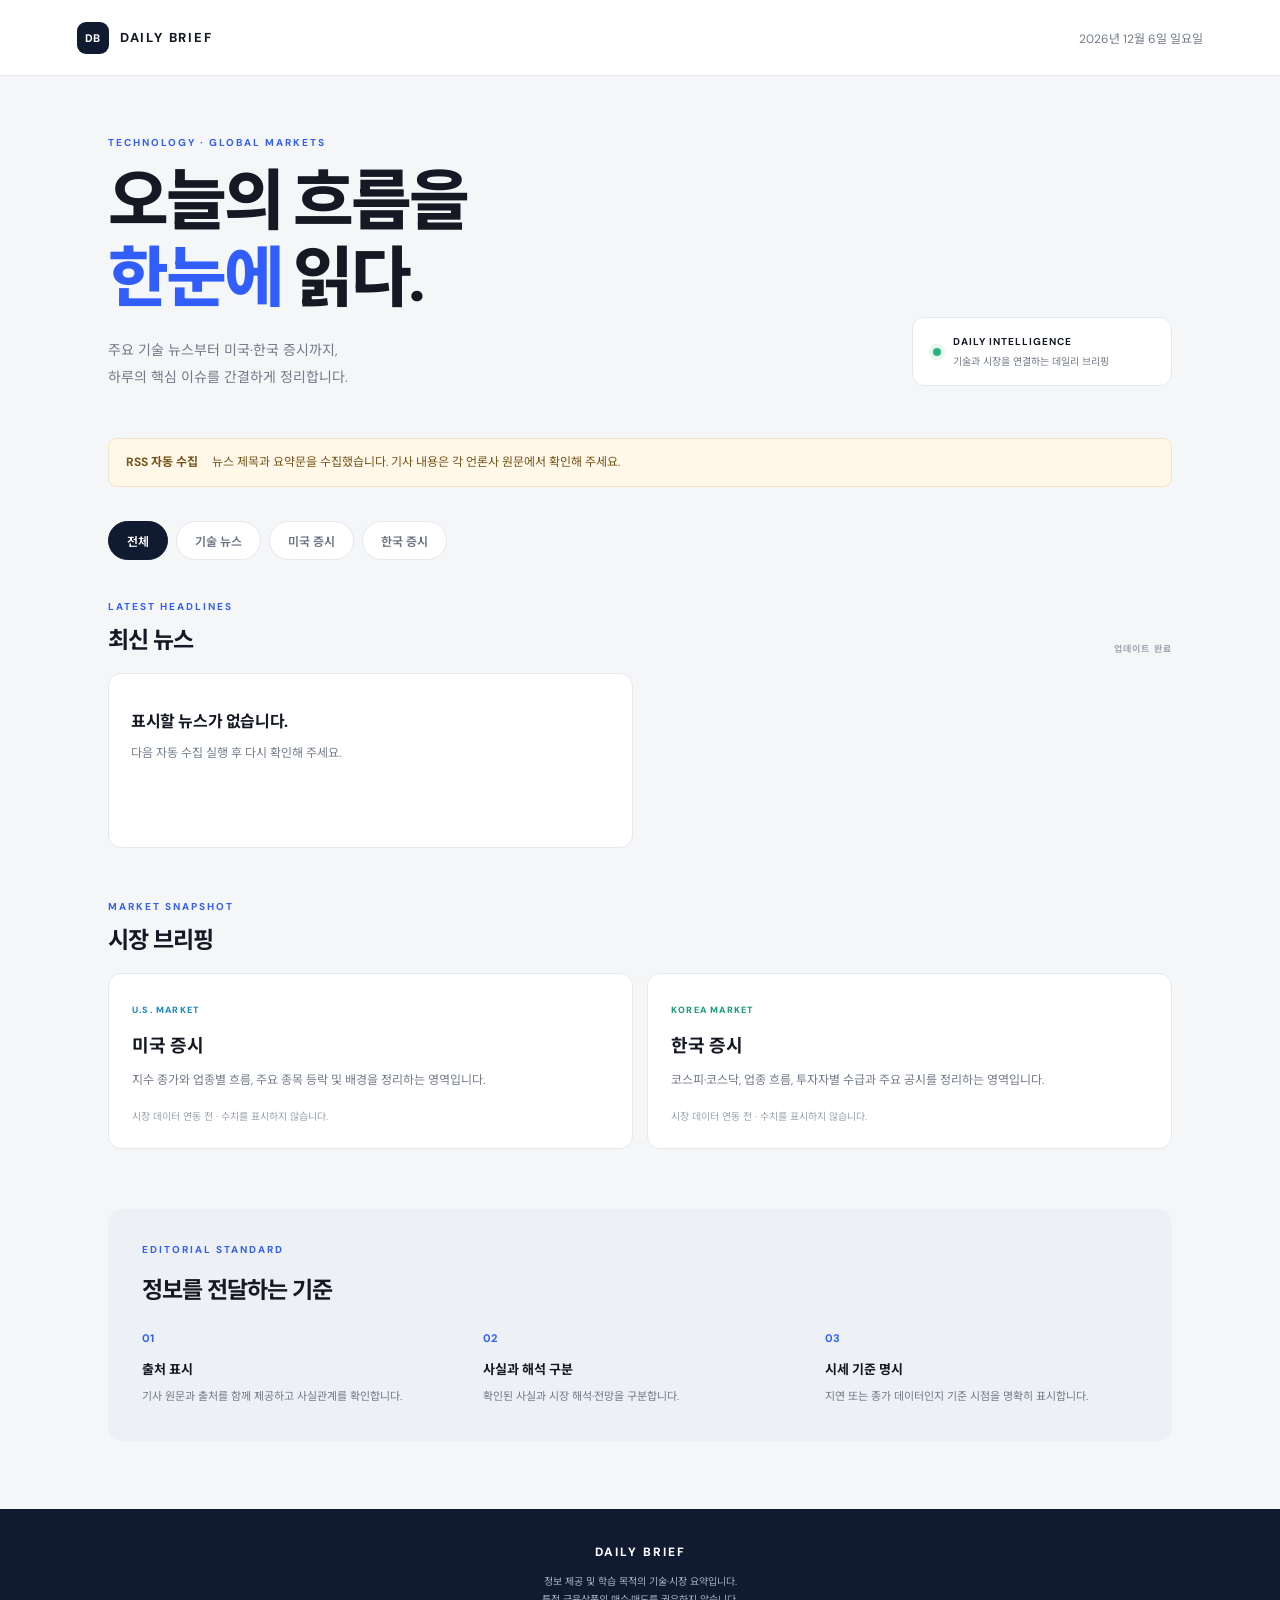
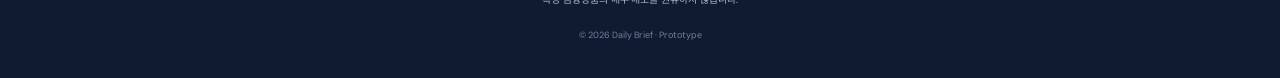
==== index.html @ eb9d16e5 "Add files via upload" ====
<!DOCTYPE html>
<html lang="ko">
<head>
  <meta charset="UTF-8">
  <meta name="viewport" content="width=device-width, initial-scale=1.0">
  <meta name="description" content="기술 뉴스와 미국·한국 증시 흐름을 정리하는 데일리 브리프">
  <title>DAILY BRIEF | 기술·증시 브리핑</title>
  <link rel="stylesheet" href="style.css">
</head>
<body>
  <header class="topbar">
    <a class="brand" href="#"><span class="brand-mark">DB</span><span>DAILY BRIEF</span></a>
    <span class="date-label" id="today"></span>
  </header>
  <main class="container">
    <section class="hero">
      <div>
        <p class="eyebrow">TECHNOLOGY · GLOBAL MARKETS</p>
        <h1>오늘의 흐름을<br><em>한눈에</em> 읽다.</h1>
        <p class="hero-copy">주요 기술 뉴스부터 미국·한국 증시까지,<br>하루의 핵심 이슈를 간결하게 정리합니다.</p>
      </div>
      <div class="hero-note"><span class="live-dot"></span><div><strong>DAILY INTELLIGENCE</strong><small>기술과 시장을 연결하는 데일리 브리핑</small></div></div>
    </section>

    <section class="notice" id="status">
      <strong>자동 수집 준비</strong>
      <span>GitHub에 게시하고 자동 수집 기능을 활성화하면 최신 RSS 뉴스가 이곳에 표시됩니다.</span>
    </section>

    <nav class="tabs" aria-label="콘텐츠 분류">
      <button class="tab active" data-filter="all">전체</button>
      <button class="tab" data-filter="tech">기술 뉴스</button>
      <button class="tab" data-filter="us">미국 증시</button>
      <button class="tab" data-filter="kr">한국 증시</button>
    </nav>

    <section class="section-heading">
      <div><p class="eyebrow">LATEST HEADLINES</p><h2>최신 뉴스</h2></div>
      <span class="sample-tag" id="updated">데이터 확인 중</span>
    </section>
    <section class="cards" id="cards">
      <article class="card"><h3>뉴스 데이터를 불러오는 중입니다.</h3><p>자동 수집이 설정되면 이 영역에 기사 제목과 출처가 표시됩니다.</p></article>
    </section>

    <section class="section-heading archive-heading"><div><p class="eyebrow">MARKET SNAPSHOT</p><h2>시장 브리핑</h2></div></section>
    <section class="market-grid">
      <article class="market-panel"><span class="category us">U.S. MARKET</span><h3>미국 증시</h3><p>지수 종가와 업종별 흐름, 주요 종목 등락 및 배경을 정리하는 영역입니다.</p><small>시장 데이터 연동 전 · 수치를 표시하지 않습니다.</small></article>
      <article class="market-panel"><span class="category kr">KOREA MARKET</span><h3>한국 증시</h3><p>코스피·코스닥, 업종 흐름, 투자자별 수급과 주요 공시를 정리하는 영역입니다.</p><small>시장 데이터 연동 전 · 수치를 표시하지 않습니다.</small></article>
    </section>

    <section class="method">
      <p class="eyebrow">EDITORIAL STANDARD</p><h2>정보를 전달하는 기준</h2>
      <div class="method-grid">
        <div><b>01</b><strong>출처 표시</strong><p>기사 원문과 출처를 함께 제공하고 사실관계를 확인합니다.</p></div>
        <div><b>02</b><strong>사실과 해석 구분</strong><p>확인된 사실과 시장 해석·전망을 구분합니다.</p></div>
        <div><b>03</b><strong>시세 기준 명시</strong><p>지연 또는 종가 데이터인지 기준 시점을 명확히 표시합니다.</p></div>
      </div>
    </section>
  </main>
  <footer><div class="footer-brand">DAILY BRIEF</div><p>정보 제공 및 학습 목적의 기술·시장 요약입니다.<br>특정 금융상품의 매수·매도를 권유하지 않습니다.</p><small>© 2026 Daily Brief · Prototype</small></footer>
  <script src="script.js"></script>
</body>
</html>
---- style.css ----
@import url('https://fonts.googleapis.com/css2?family=DM+Sans:wght@400;500;600;700&family=Noto+Sans+KR:wght@400;500;600;700;800&display=swap');
:root{--bg:#f5f6f8;--ink:#141923;--muted:#727b89;--line:#e5e8ed;--blue:#315efb;--navy:#101a31}
*{box-sizing:border-box}body{margin:0;background:var(--bg);color:var(--ink);font-family:'DM Sans','Noto Sans KR',sans-serif}
.topbar{height:76px;padding:0 max(6vw,24px);display:flex;align-items:center;justify-content:space-between;background:#fff;border-bottom:1px solid var(--line)}
.brand{display:flex;align-items:center;gap:11px;color:var(--ink);text-decoration:none;font-weight:800;letter-spacing:1.8px;font-size:13px}
.brand-mark{display:grid;place-items:center;width:32px;height:32px;border-radius:9px;background:var(--navy);color:#fff;font-size:11px;letter-spacing:0}
.date-label{font-size:12px;color:var(--muted)}.container{max-width:1120px;margin:auto;padding:0 28px}
.hero{min-height:310px;padding:60px 0 48px;display:flex;justify-content:space-between;align-items:flex-end;gap:30px}
.eyebrow{font-size:10px;letter-spacing:2px;font-weight:700;color:var(--blue);margin:0 0 15px}
h1{font-size:clamp(42px,6vw,66px);line-height:1.16;letter-spacing:-2.8px;margin:0;font-weight:800}h1 em{font-style:normal;color:var(--blue)}
.hero-copy{font-size:14px;line-height:1.9;color:var(--muted);margin:20px 0 0}
.hero-note{display:flex;align-items:center;gap:12px;padding:17px 20px;background:#fff;border:1px solid var(--line);border-radius:12px;min-width:260px;margin-bottom:4px}
.live-dot{width:8px;height:8px;background:#27b47e;border-radius:50%;box-shadow:0 0 0 4px #e6f7f0}
.hero-note strong,.hero-note small{display:block}.hero-note strong{font-size:10px;letter-spacing:1px}.hero-note small{font-size:10px;color:var(--muted);margin-top:5px}
.notice{display:flex;gap:14px;align-items:center;padding:14px 17px;background:#fff8e9;border:1px solid #f3e4c5;border-radius:9px;color:#75551a;font-size:12px;line-height:1.6}.notice strong{white-space:nowrap}
.tabs{display:flex;gap:8px;margin:34px 0 40px;flex-wrap:wrap}.tab{border:1px solid var(--line);background:#fff;color:#687180;border-radius:30px;padding:10px 18px;font:600 12px 'Noto Sans KR',sans-serif;cursor:pointer}.tab.active{background:var(--navy);border-color:var(--navy);color:#fff}
.section-heading{display:flex;align-items:flex-end;justify-content:space-between;margin-bottom:18px}.section-heading .eyebrow{margin-bottom:8px}h2{font-size:23px;letter-spacing:-.8px;margin:0}.sample-tag{font-size:9px;letter-spacing:1.2px;color:#a0a7b2;font-weight:700}
.cards{display:grid;grid-template-columns:repeat(2,minmax(0,1fr));gap:14px}.card{background:#fff;border:1px solid var(--line);border-radius:13px;padding:22px;min-height:175px;display:flex;flex-direction:column}.card h3{font-size:16px;line-height:1.5;margin:14px 0 9px;letter-spacing:-.4px}.card p{font-size:12px;line-height:1.8;color:#737e8d;margin:0}.card a{color:inherit;text-decoration:none}.card a:hover{color:var(--blue)}.card-meta{display:flex;justify-content:space-between;gap:10px;color:#9aa2af;font-size:10px;margin-top:auto;padding-top:17px}
.category{font-size:9px;font-weight:800;letter-spacing:1.2px}.category.tech{color:#526fe3}.category.us{color:#1688c9}.category.kr{color:#159b77}
.archive-heading{margin-top:52px}.market-grid{display:grid;grid-template-columns:1fr 1fr;gap:14px}.market-panel{background:#fff;border:1px solid var(--line);border-radius:13px;padding:23px}.market-panel h3{margin:13px 0 8px;font-size:18px}.market-panel p{font-size:12px;color:var(--muted);line-height:1.8}.market-panel small{font-size:10px;color:#9aa2af}
.method{margin:60px 0 68px;padding:34px;background:#edf0f5;border-radius:14px}.method h2{margin-bottom:26px}.method-grid{display:grid;grid-template-columns:repeat(3,1fr);gap:28px}.method-grid b{display:block;color:var(--blue);font-size:11px;margin-bottom:13px}.method-grid strong{font-size:13px}.method-grid p{font-size:11px;line-height:1.8;color:var(--muted);margin:8px 0 0}
footer{background:#101a31;color:#fff;padding:35px max(6vw,24px);text-align:center}.footer-brand{font-size:12px;font-weight:800;letter-spacing:2px}footer p{font-size:10px;line-height:1.8;color:#aab4c7;margin:13px 0}footer small{font-size:9px;color:#748198}
@media(max-width:760px){.hero{display:block;padding-top:45px}.hero-note{margin-top:28px;width:max-content;max-width:100%}.cards,.market-grid{grid-template-columns:1fr}.method-grid{grid-template-columns:1fr;gap:22px}.method{padding:25px}.container{padding:0 20px}}
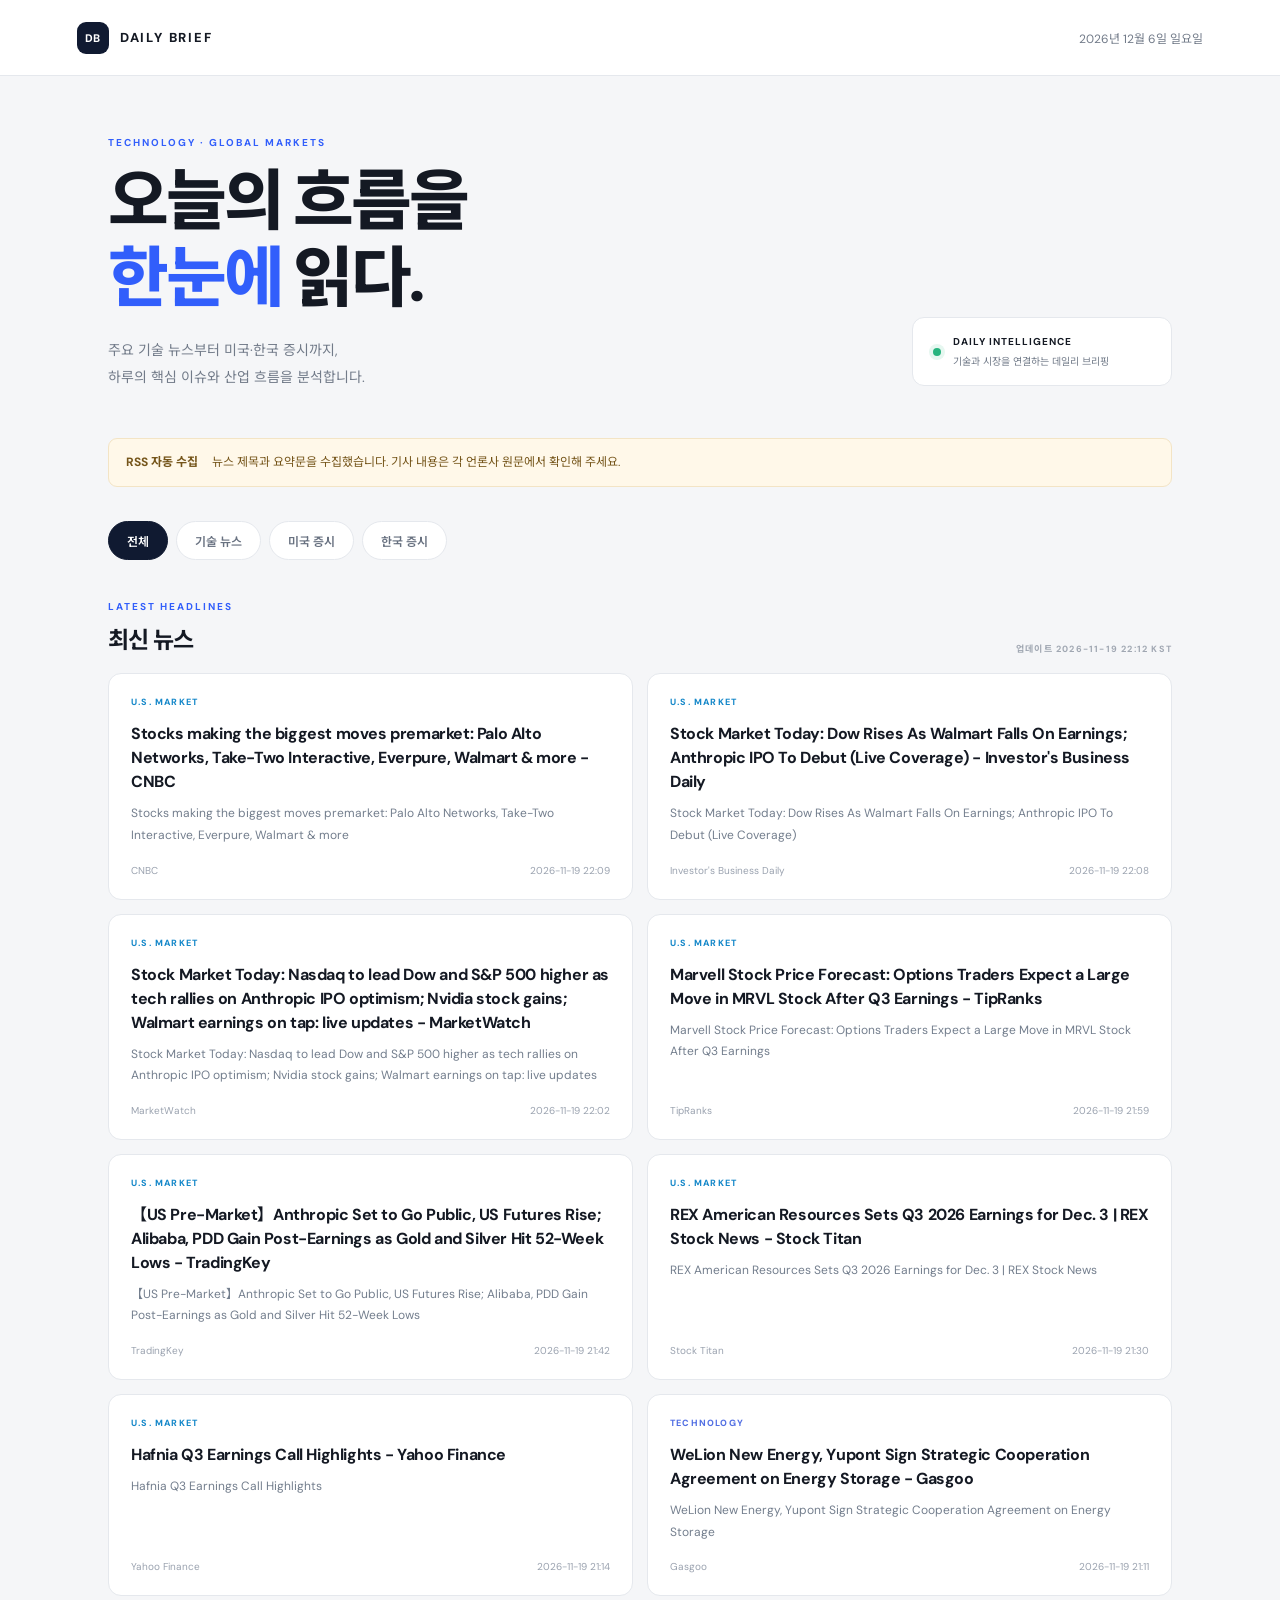
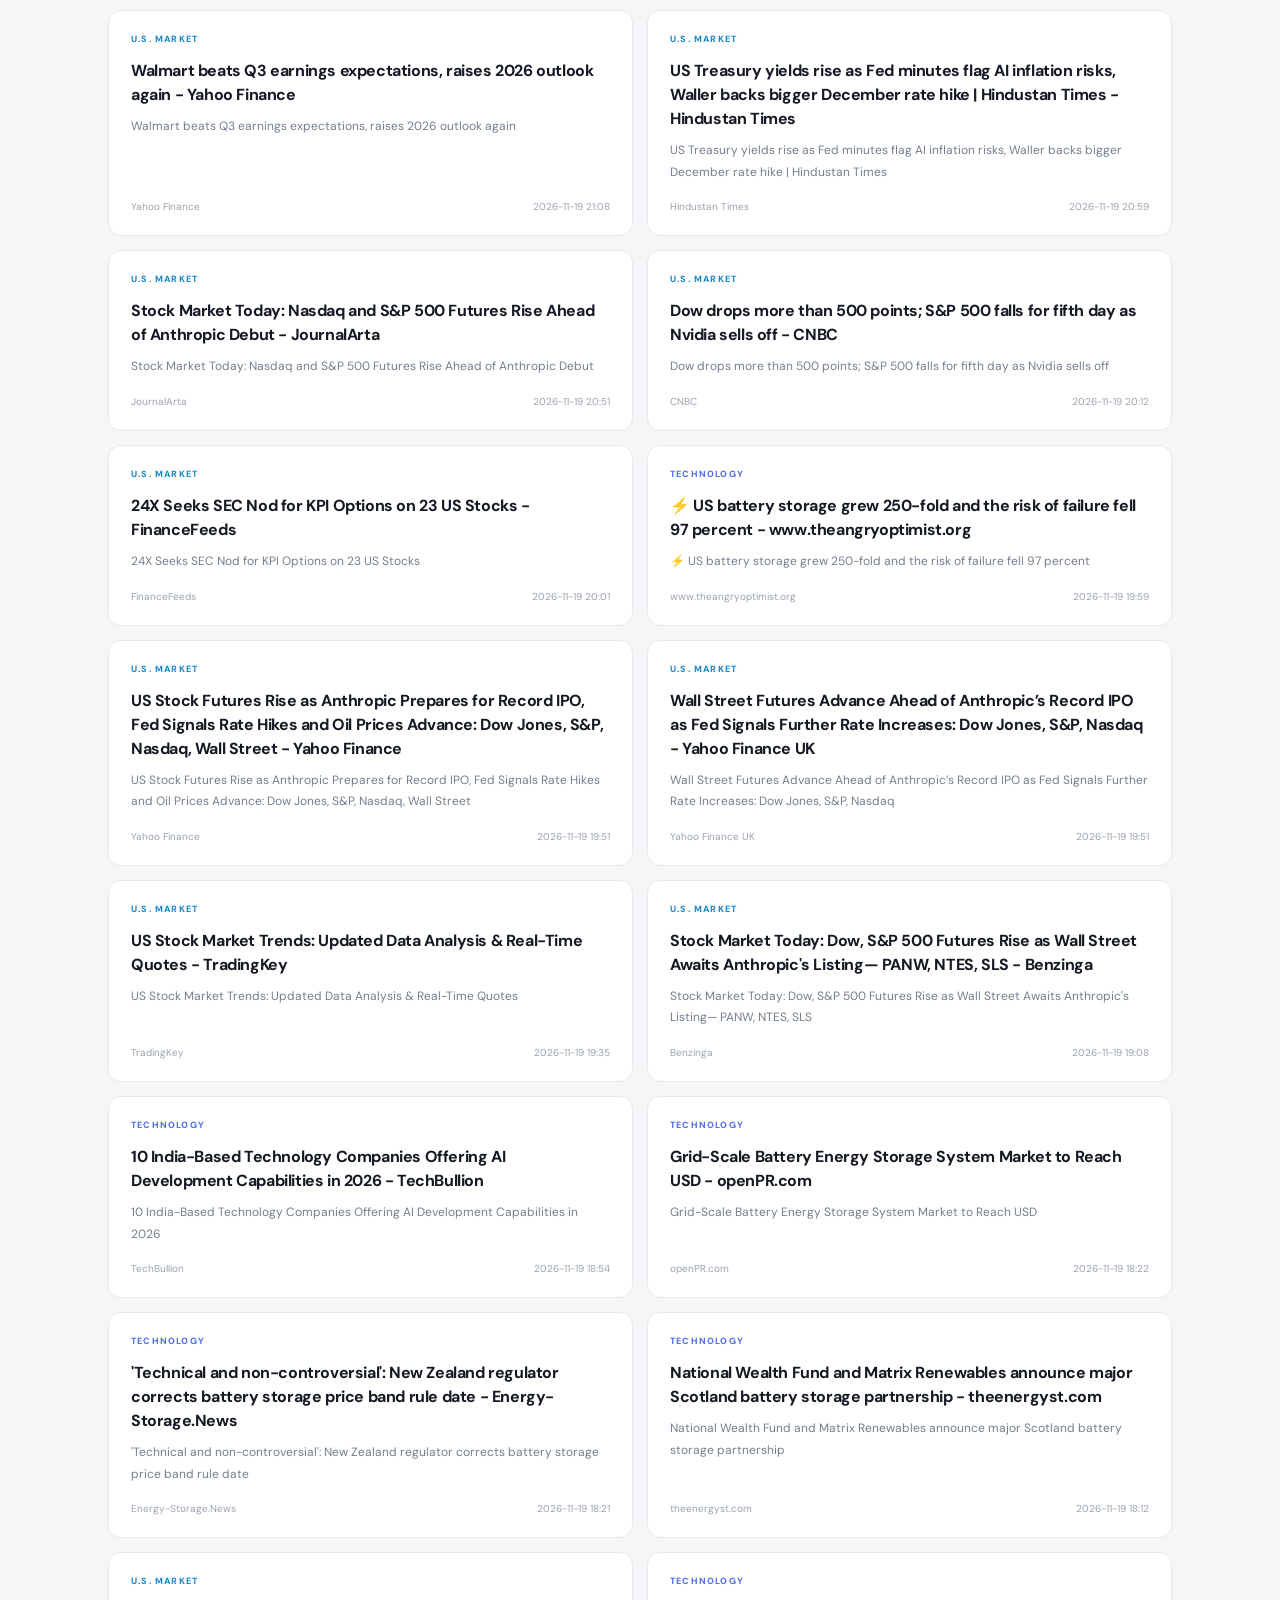
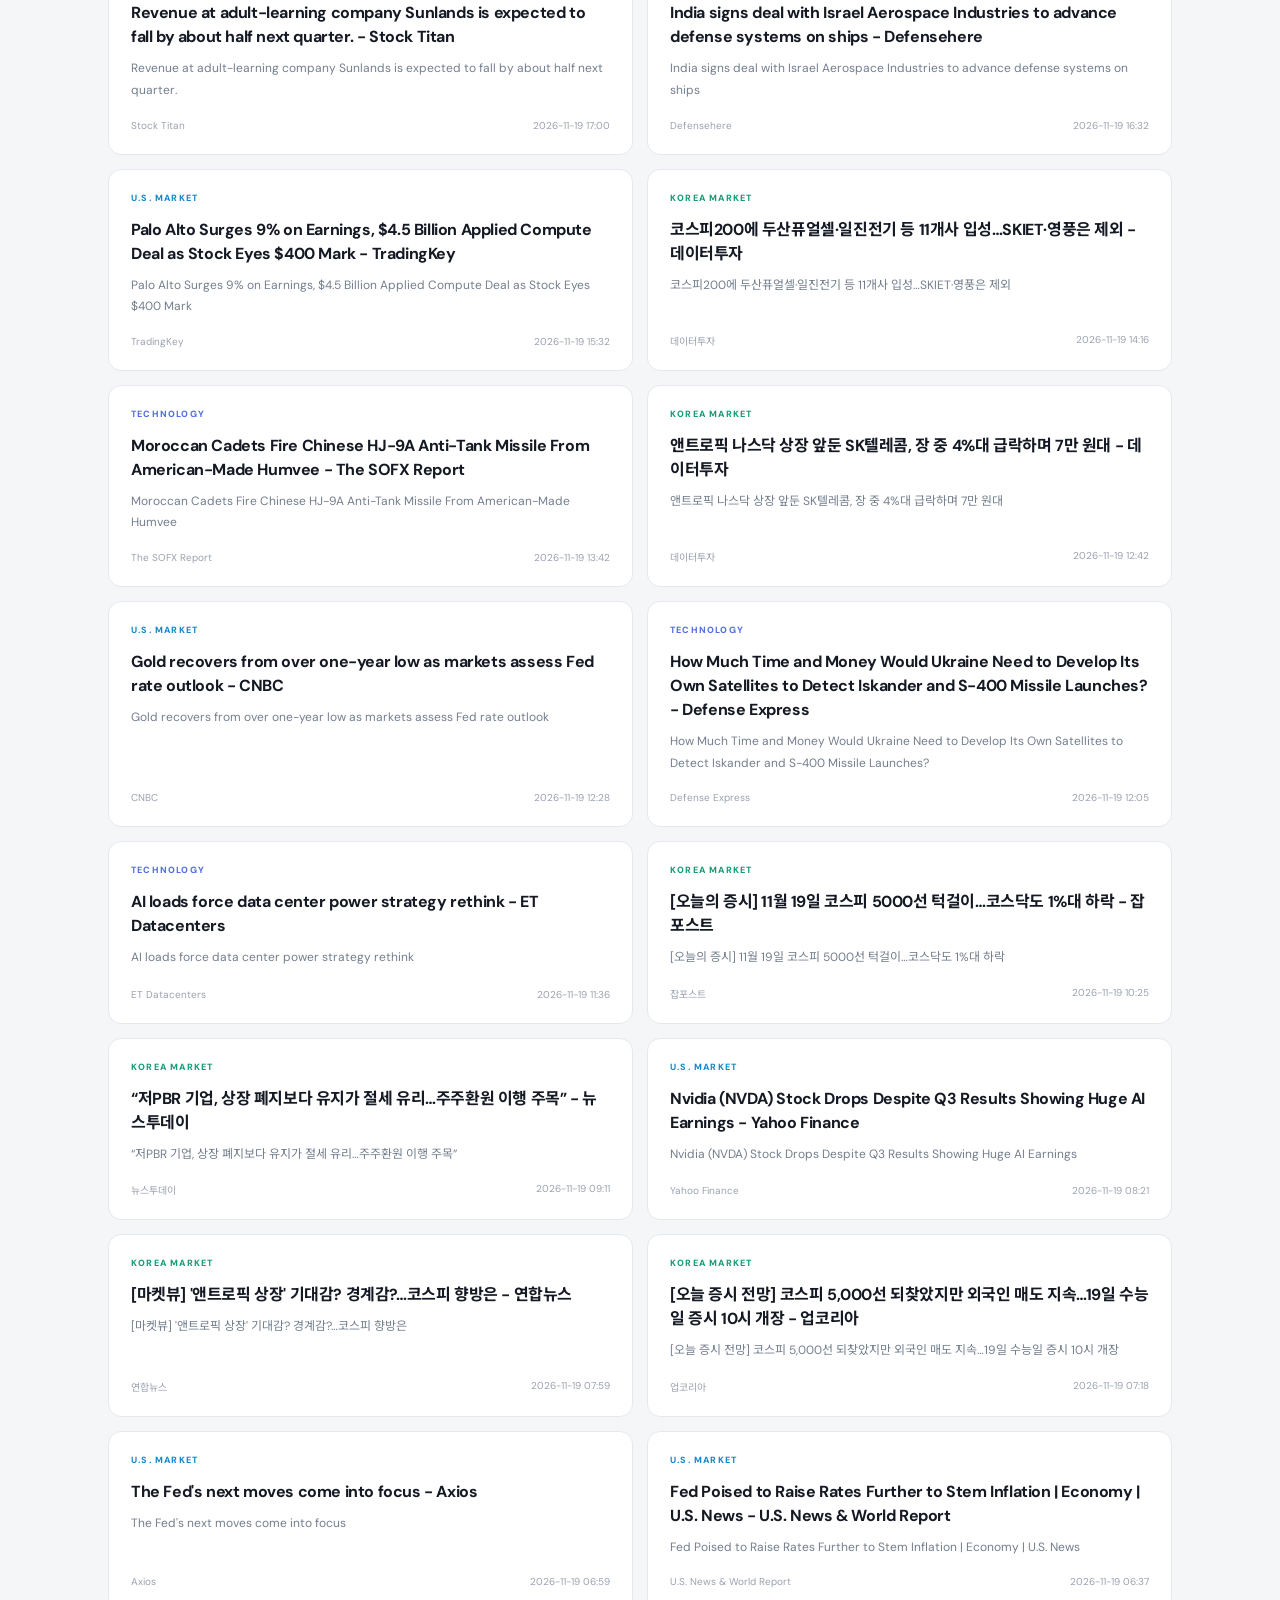
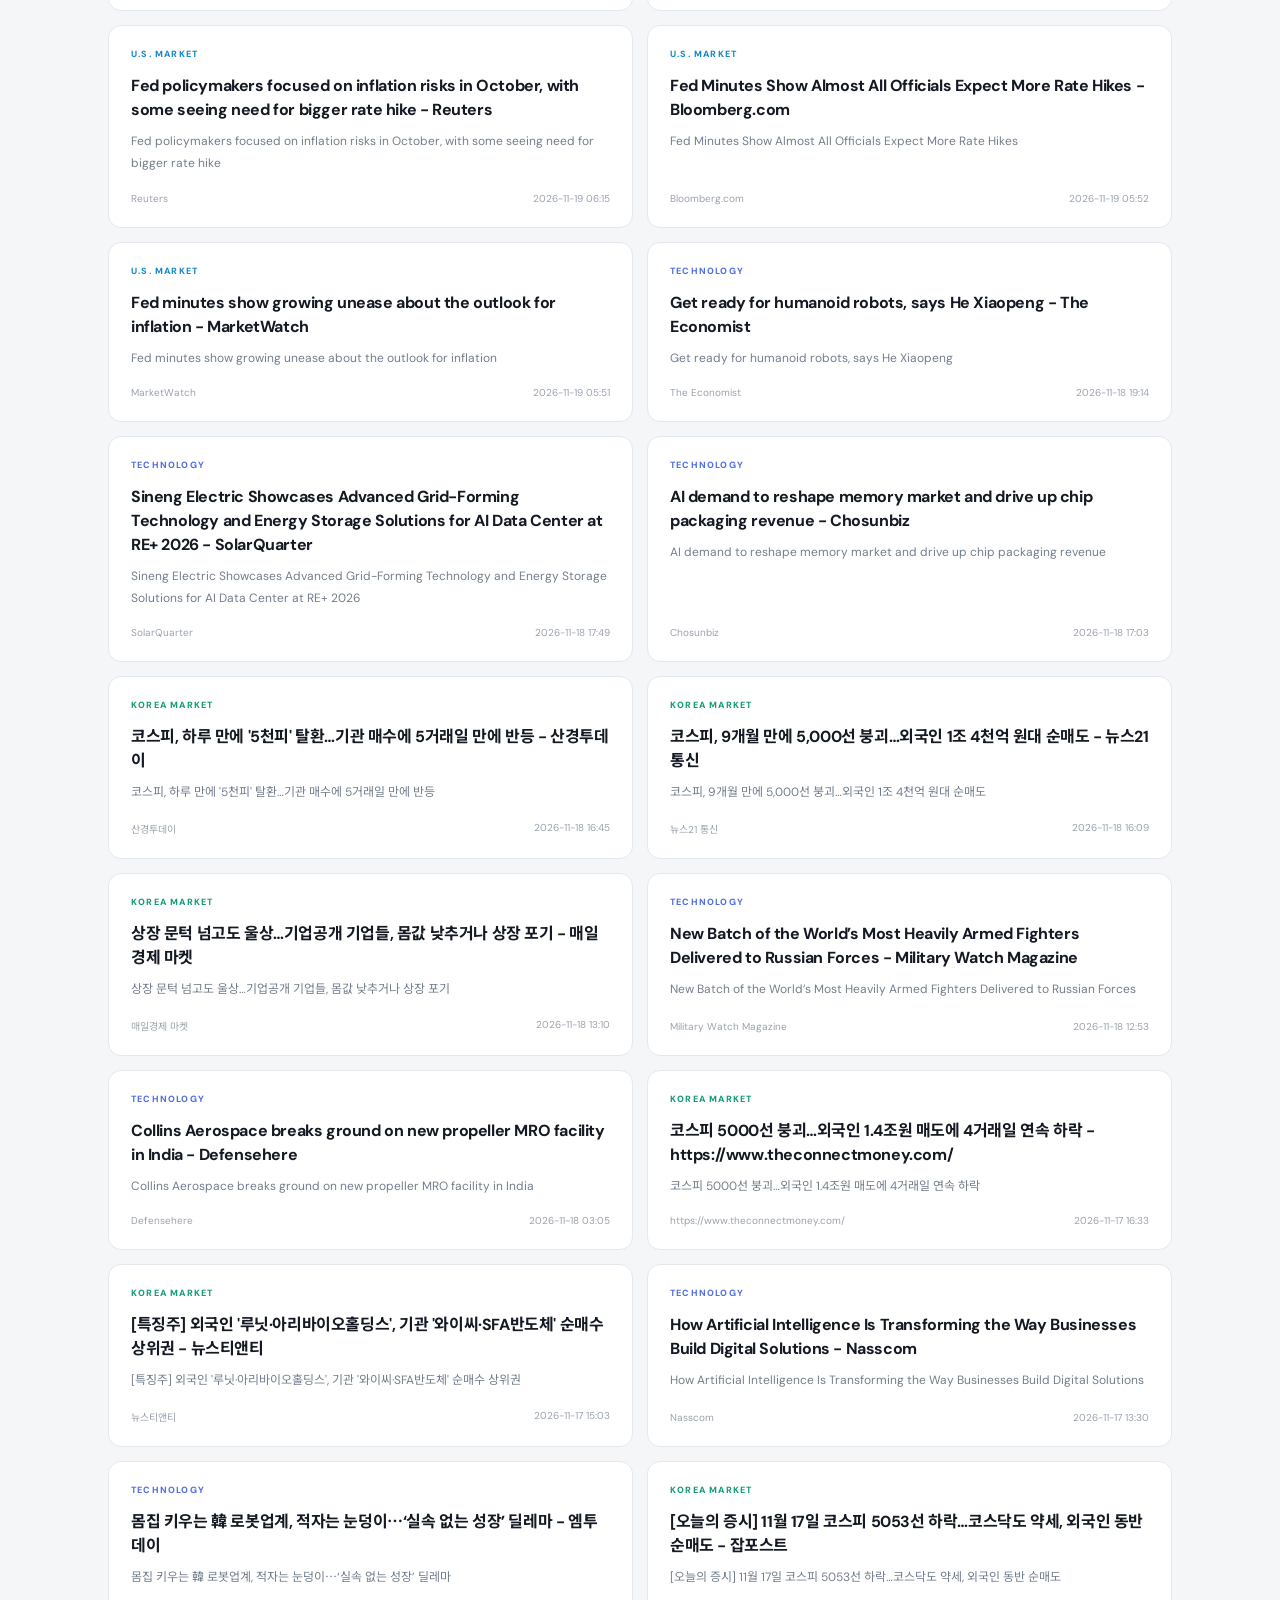
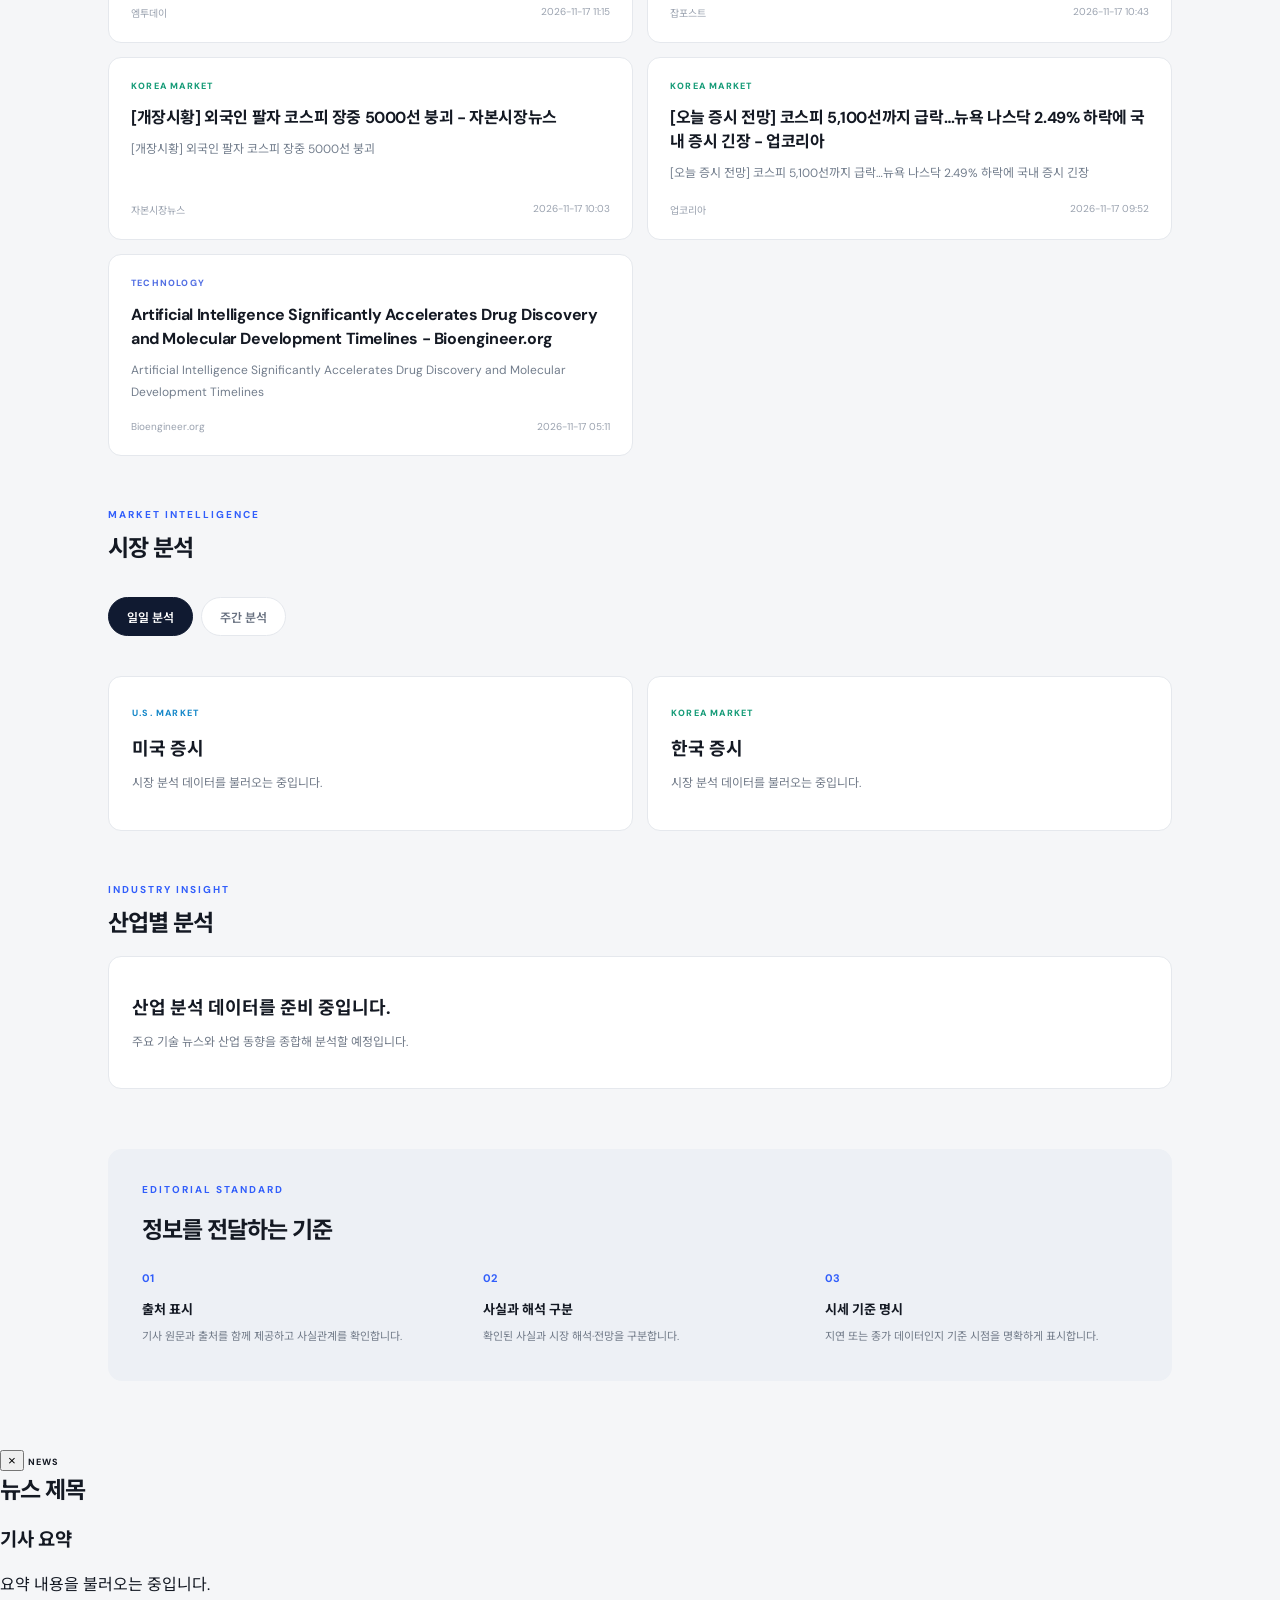
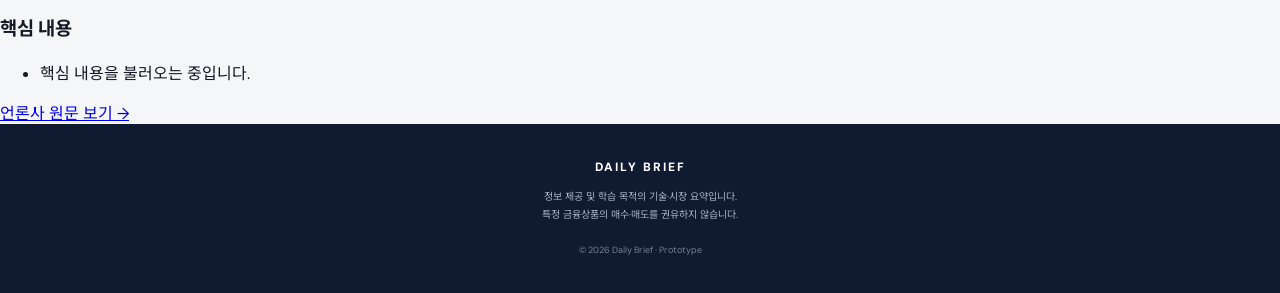
==== commit a1adbece: "Update index.html" ====
--- a/index.html
+++ b/index.html
@@ -1,3 +1,4 @@
+
 <!DOCTYPE html>
 <html lang="ko">
 <head>
@@ -9,24 +10,42 @@
 </head>
 <body>
   <header class="topbar">
-    <a class="brand" href="#"><span class="brand-mark">DB</span><span>DAILY BRIEF</span></a>
+    <a class="brand" href="#">
+      <span class="brand-mark">DB</span>
+      <span>DAILY BRIEF</span>
+    </a>
     <span class="date-label" id="today"></span>
   </header>
+
   <main class="container">
+
+    <!-- 메인 소개 -->
     <section class="hero">
       <div>
         <p class="eyebrow">TECHNOLOGY · GLOBAL MARKETS</p>
         <h1>오늘의 흐름을<br><em>한눈에</em> 읽다.</h1>
-        <p class="hero-copy">주요 기술 뉴스부터 미국·한국 증시까지,<br>하루의 핵심 이슈를 간결하게 정리합니다.</p>
-      </div>
-      <div class="hero-note"><span class="live-dot"></span><div><strong>DAILY INTELLIGENCE</strong><small>기술과 시장을 연결하는 데일리 브리핑</small></div></div>
-    </section>
-
+        <p class="hero-copy">
+          주요 기술 뉴스부터 미국·한국 증시까지,<br>
+          하루의 핵심 이슈와 산업 흐름을 분석합니다.
+        </p>
+      </div>
+
+      <div class="hero-note">
+        <span class="live-dot"></span>
+        <div>
+          <strong>DAILY INTELLIGENCE</strong>
+          <small>기술과 시장을 연결하는 데일리 브리핑</small>
+        </div>
+      </div>
+    </section>
+
+    <!-- 수집 상태 -->
     <section class="notice" id="status">
       <strong>자동 수집 준비</strong>
-      <span>GitHub에 게시하고 자동 수집 기능을 활성화하면 최신 RSS 뉴스가 이곳에 표시됩니다.</span>
-    </section>
-
+      <span>최신 뉴스 데이터를 불러오는 중입니다.</span>
+    </section>
+
+    <!-- 뉴스 카테고리 -->
     <nav class="tabs" aria-label="콘텐츠 분류">
       <button class="tab active" data-filter="all">전체</button>
       <button class="tab" data-filter="tech">기술 뉴스</button>
@@ -34,30 +53,157 @@
       <button class="tab" data-filter="kr">한국 증시</button>
     </nav>
 
+    <!-- 최신 뉴스 -->
     <section class="section-heading">
-      <div><p class="eyebrow">LATEST HEADLINES</p><h2>최신 뉴스</h2></div>
+      <div>
+        <p class="eyebrow">LATEST HEADLINES</p>
+        <h2>최신 뉴스</h2>
+      </div>
       <span class="sample-tag" id="updated">데이터 확인 중</span>
     </section>
+
     <section class="cards" id="cards">
-      <article class="card"><h3>뉴스 데이터를 불러오는 중입니다.</h3><p>자동 수집이 설정되면 이 영역에 기사 제목과 출처가 표시됩니다.</p></article>
-    </section>
-
-    <section class="section-heading archive-heading"><div><p class="eyebrow">MARKET SNAPSHOT</p><h2>시장 브리핑</h2></div></section>
+      <article class="card">
+        <h3>뉴스 데이터를 불러오는 중입니다.</h3>
+        <p>자동 수집이 설정되면 이 영역에 기사 제목과 출처가 표시됩니다.</p>
+      </article>
+    </section>
+
+    <!-- 시장 분석 -->
+    <section class="section-heading archive-heading">
+      <div>
+        <p class="eyebrow">MARKET INTELLIGENCE</p>
+        <h2>시장 분석</h2>
+      </div>
+    </section>
+
+    <nav class="tabs analysis-tabs" aria-label="시장 분석 기간">
+      <button class="tab active" data-analysis="daily">일일 분석</button>
+      <button class="tab" data-analysis="weekly">주간 분석</button>
+    </nav>
+
     <section class="market-grid">
-      <article class="market-panel"><span class="category us">U.S. MARKET</span><h3>미국 증시</h3><p>지수 종가와 업종별 흐름, 주요 종목 등락 및 배경을 정리하는 영역입니다.</p><small>시장 데이터 연동 전 · 수치를 표시하지 않습니다.</small></article>
-      <article class="market-panel"><span class="category kr">KOREA MARKET</span><h3>한국 증시</h3><p>코스피·코스닥, 업종 흐름, 투자자별 수급과 주요 공시를 정리하는 영역입니다.</p><small>시장 데이터 연동 전 · 수치를 표시하지 않습니다.</small></article>
-    </section>
-
+
+      <article class="market-panel">
+        <span class="category us">U.S. MARKET</span>
+        <h3>미국 증시</h3>
+
+        <div class="market-data" id="us-market">
+          <p>시장 분석 데이터를 불러오는 중입니다.</p>
+        </div>
+      </article>
+
+      <article class="market-panel">
+        <span class="category kr">KOREA MARKET</span>
+        <h3>한국 증시</h3>
+
+        <div class="market-data" id="kr-market">
+          <p>시장 분석 데이터를 불러오는 중입니다.</p>
+        </div>
+      </article>
+
+    </section>
+
+    <!-- 산업 분석 -->
+    <section class="section-heading archive-heading">
+      <div>
+        <p class="eyebrow">INDUSTRY INSIGHT</p>
+        <h2>산업별 분석</h2>
+      </div>
+    </section>
+
+    <section class="industry-grid" id="industry-analysis">
+      <article class="market-panel">
+        <h3>산업 분석 데이터를 준비 중입니다.</h3>
+        <p>주요 기술 뉴스와 산업 동향을 종합해 분석할 예정입니다.</p>
+      </article>
+    </section>
+
+    <!-- 편집 기준 -->
     <section class="method">
-      <p class="eyebrow">EDITORIAL STANDARD</p><h2>정보를 전달하는 기준</h2>
+      <p class="eyebrow">EDITORIAL STANDARD</p>
+      <h2>정보를 전달하는 기준</h2>
+
       <div class="method-grid">
-        <div><b>01</b><strong>출처 표시</strong><p>기사 원문과 출처를 함께 제공하고 사실관계를 확인합니다.</p></div>
-        <div><b>02</b><strong>사실과 해석 구분</strong><p>확인된 사실과 시장 해석·전망을 구분합니다.</p></div>
-        <div><b>03</b><strong>시세 기준 명시</strong><p>지연 또는 종가 데이터인지 기준 시점을 명확히 표시합니다.</p></div>
-      </div>
-    </section>
+        <div>
+          <b>01</b>
+          <strong>출처 표시</strong>
+          <p>기사 원문과 출처를 함께 제공하고 사실관계를 확인합니다.</p>
+        </div>
+
+        <div>
+          <b>02</b>
+          <strong>사실과 해석 구분</strong>
+          <p>확인된 사실과 시장 해석·전망을 구분합니다.</p>
+        </div>
+
+        <div>
+          <b>03</b>
+          <strong>시세 기준 명시</strong>
+          <p>지연 또는 종가 데이터인지 기준 시점을 명확하게 표시합니다.</p>
+        </div>
+      </div>
+    </section>
+
   </main>
-  <footer><div class="footer-brand">DAILY BRIEF</div><p>정보 제공 및 학습 목적의 기술·시장 요약입니다.<br>특정 금융상품의 매수·매도를 권유하지 않습니다.</p><small>© 2026 Daily Brief · Prototype</small></footer>
+
+  <!-- 뉴스 상세 모달 -->
+  <div class="modal" id="news-modal" aria-hidden="true">
+    <div class="modal-backdrop" data-close-modal></div>
+
+    <section
+      class="modal-content"
+      role="dialog"
+      aria-modal="true"
+      aria-labelledby="modal-title"
+    >
+      <button
+        class="modal-close"
+        type="button"
+        aria-label="닫기"
+        data-close-modal
+      >×</button>
+
+      <span class="category" id="modal-category">NEWS</span>
+
+      <h2 id="modal-title">뉴스 제목</h2>
+
+      <div class="modal-meta">
+        <span id="modal-source"></span>
+        <span id="modal-date"></span>
+      </div>
+
+      <div class="modal-body">
+        <h3>기사 요약</h3>
+        <p id="modal-summary">요약 내용을 불러오는 중입니다.</p>
+
+        <h3>핵심 내용</h3>
+        <ul id="modal-points">
+          <li>핵심 내용을 불러오는 중입니다.</li>
+        </ul>
+      </div>
+
+      <a
+        class="original-link"
+        id="modal-original-link"
+        href="#"
+        target="_blank"
+        rel="noopener noreferrer"
+      >
+        언론사 원문 보기 →
+      </a>
+    </section>
+  </div>
+
+  <footer>
+    <div class="footer-brand">DAILY BRIEF</div>
+    <p>
+      정보 제공 및 학습 목적의 기술·시장 요약입니다.<br>
+      특정 금융상품의 매수·매도를 권유하지 않습니다.
+    </p>
+    <small>© 2026 Daily Brief · Prototype</small>
+  </footer>
+
   <script src="script.js"></script>
 </body>
-</html>+</html>
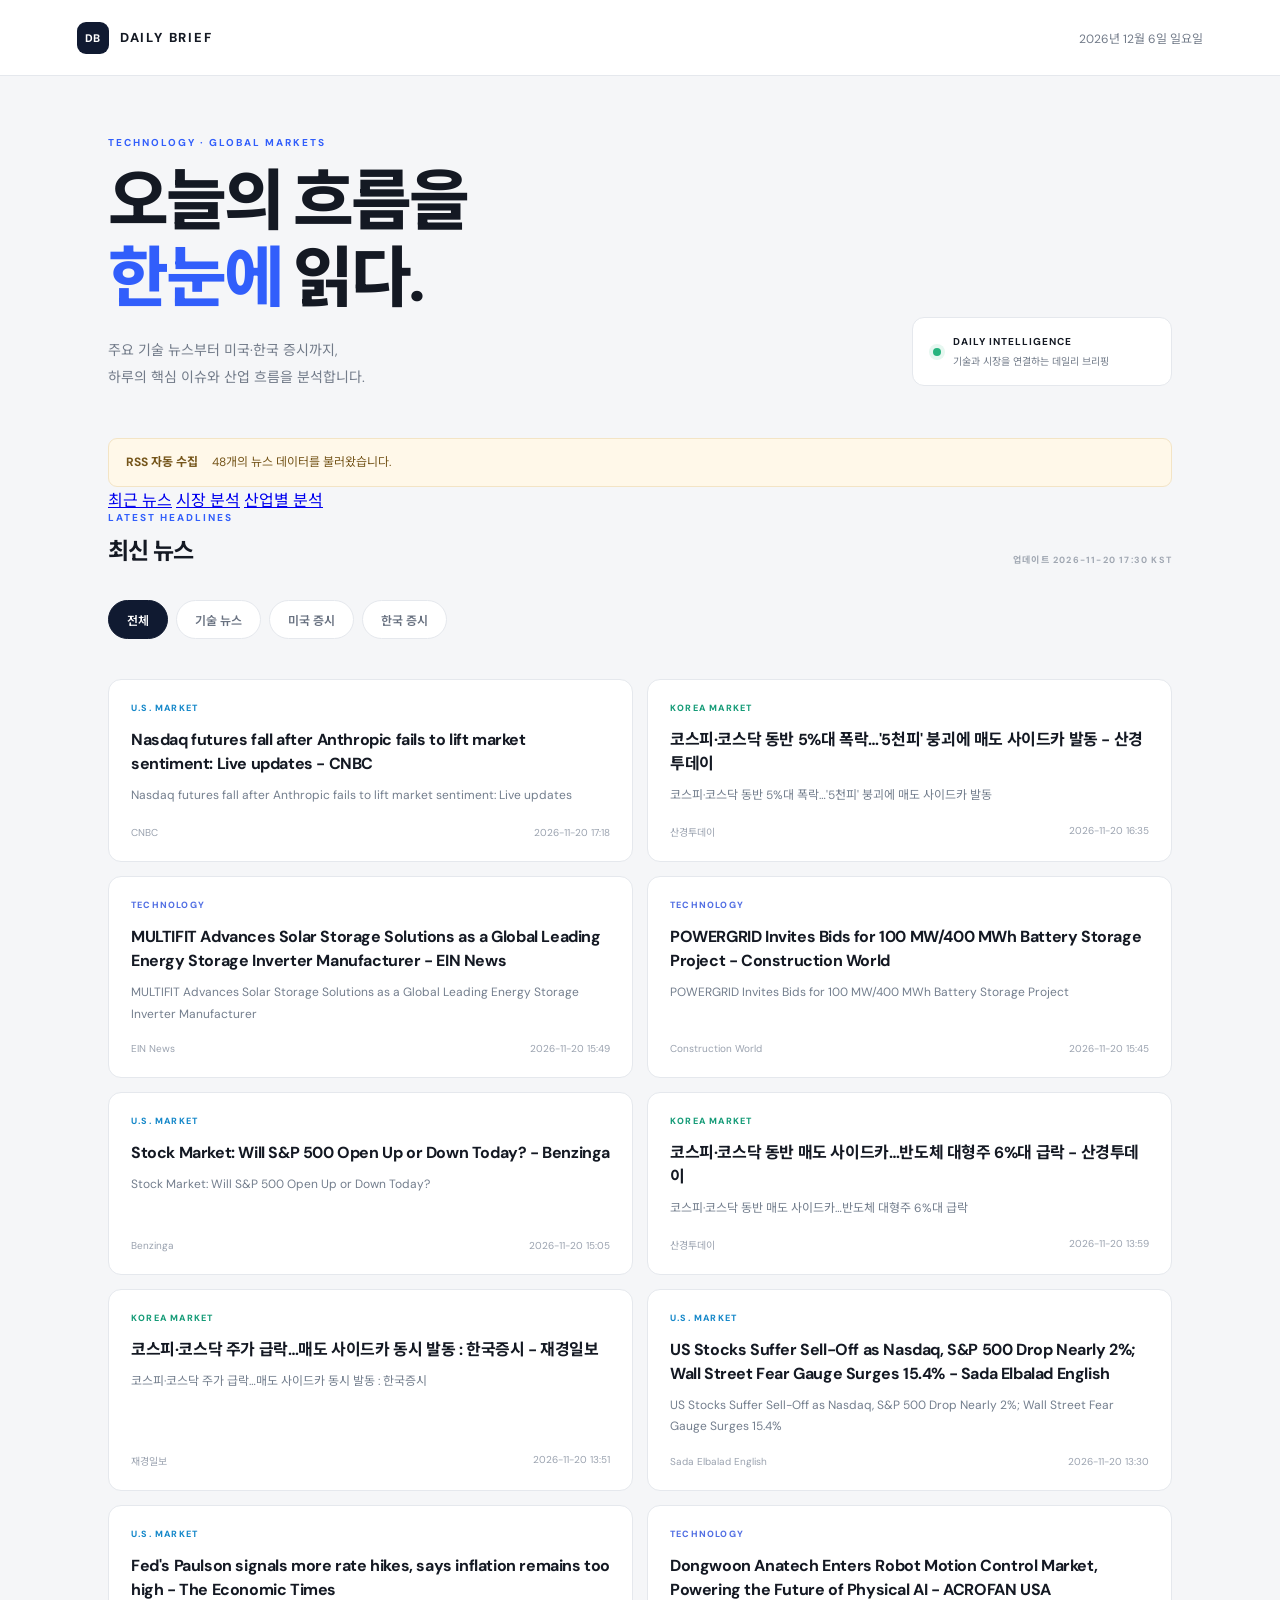
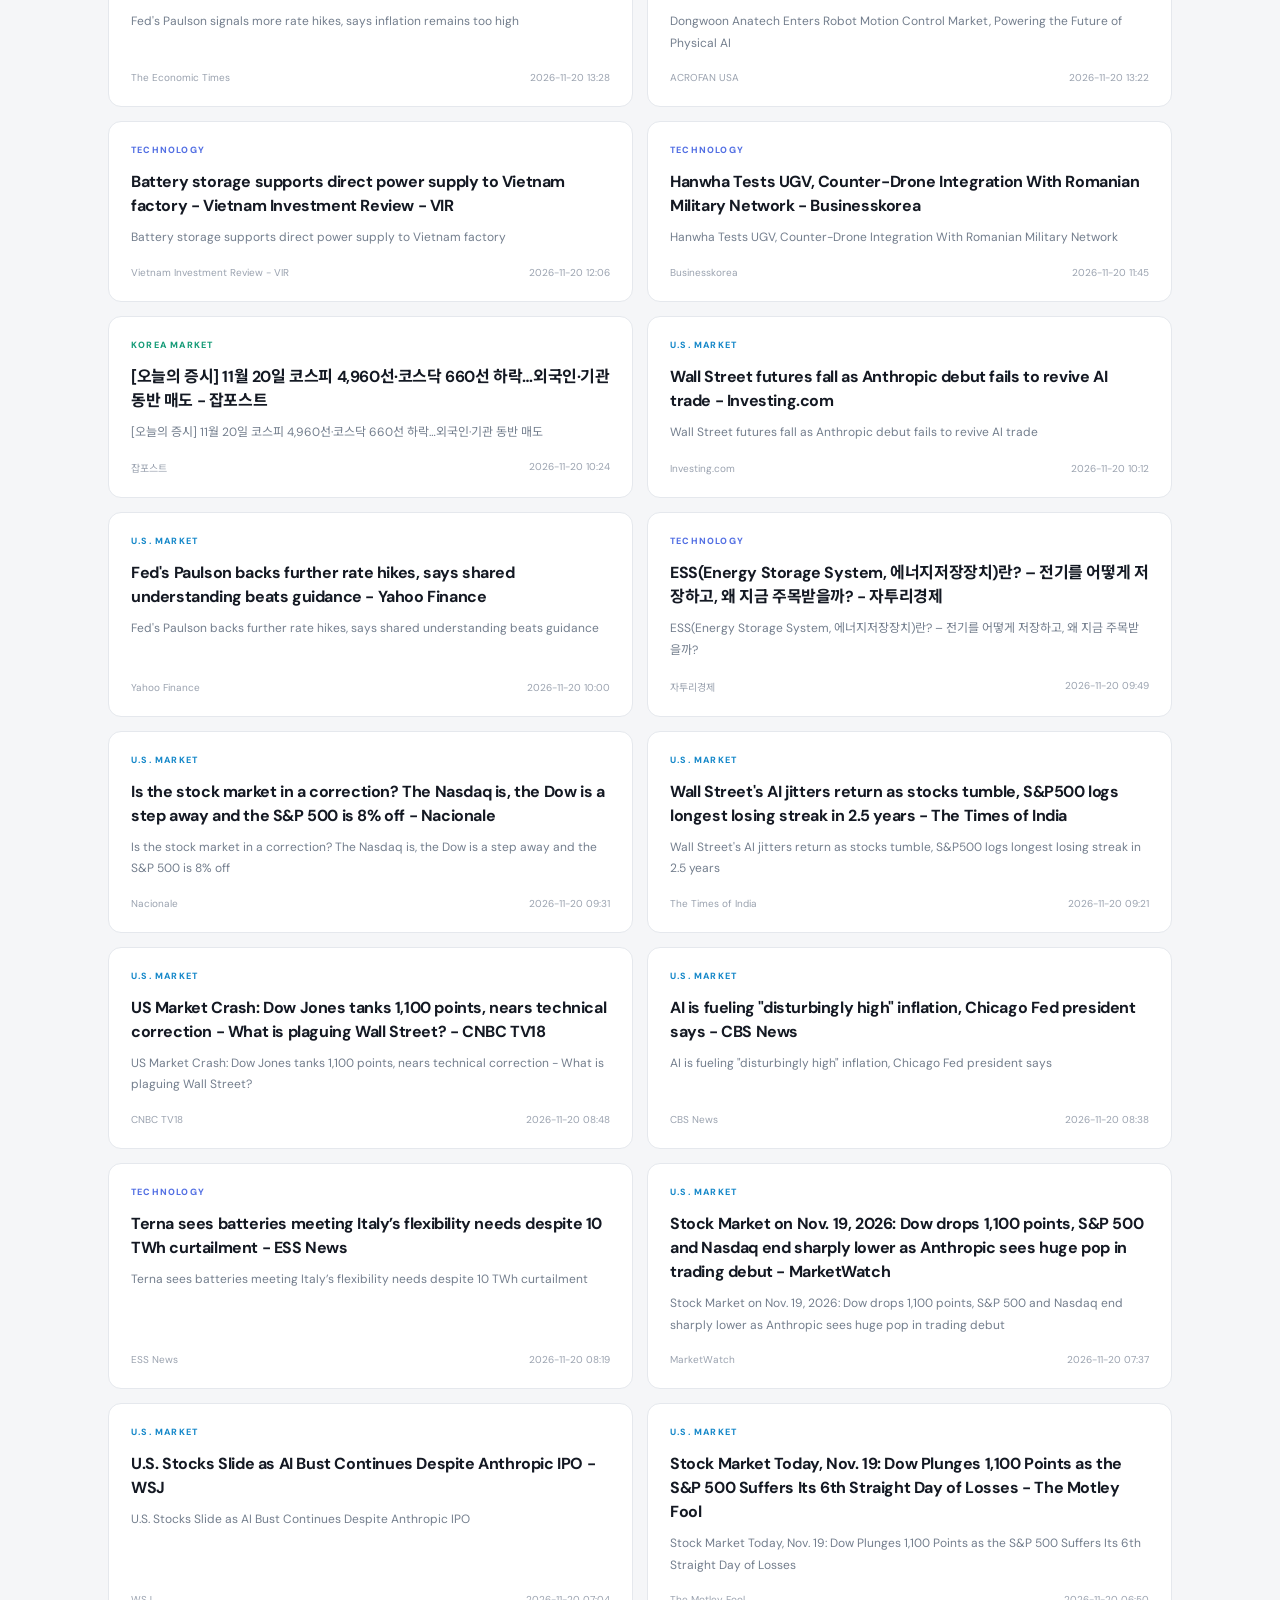
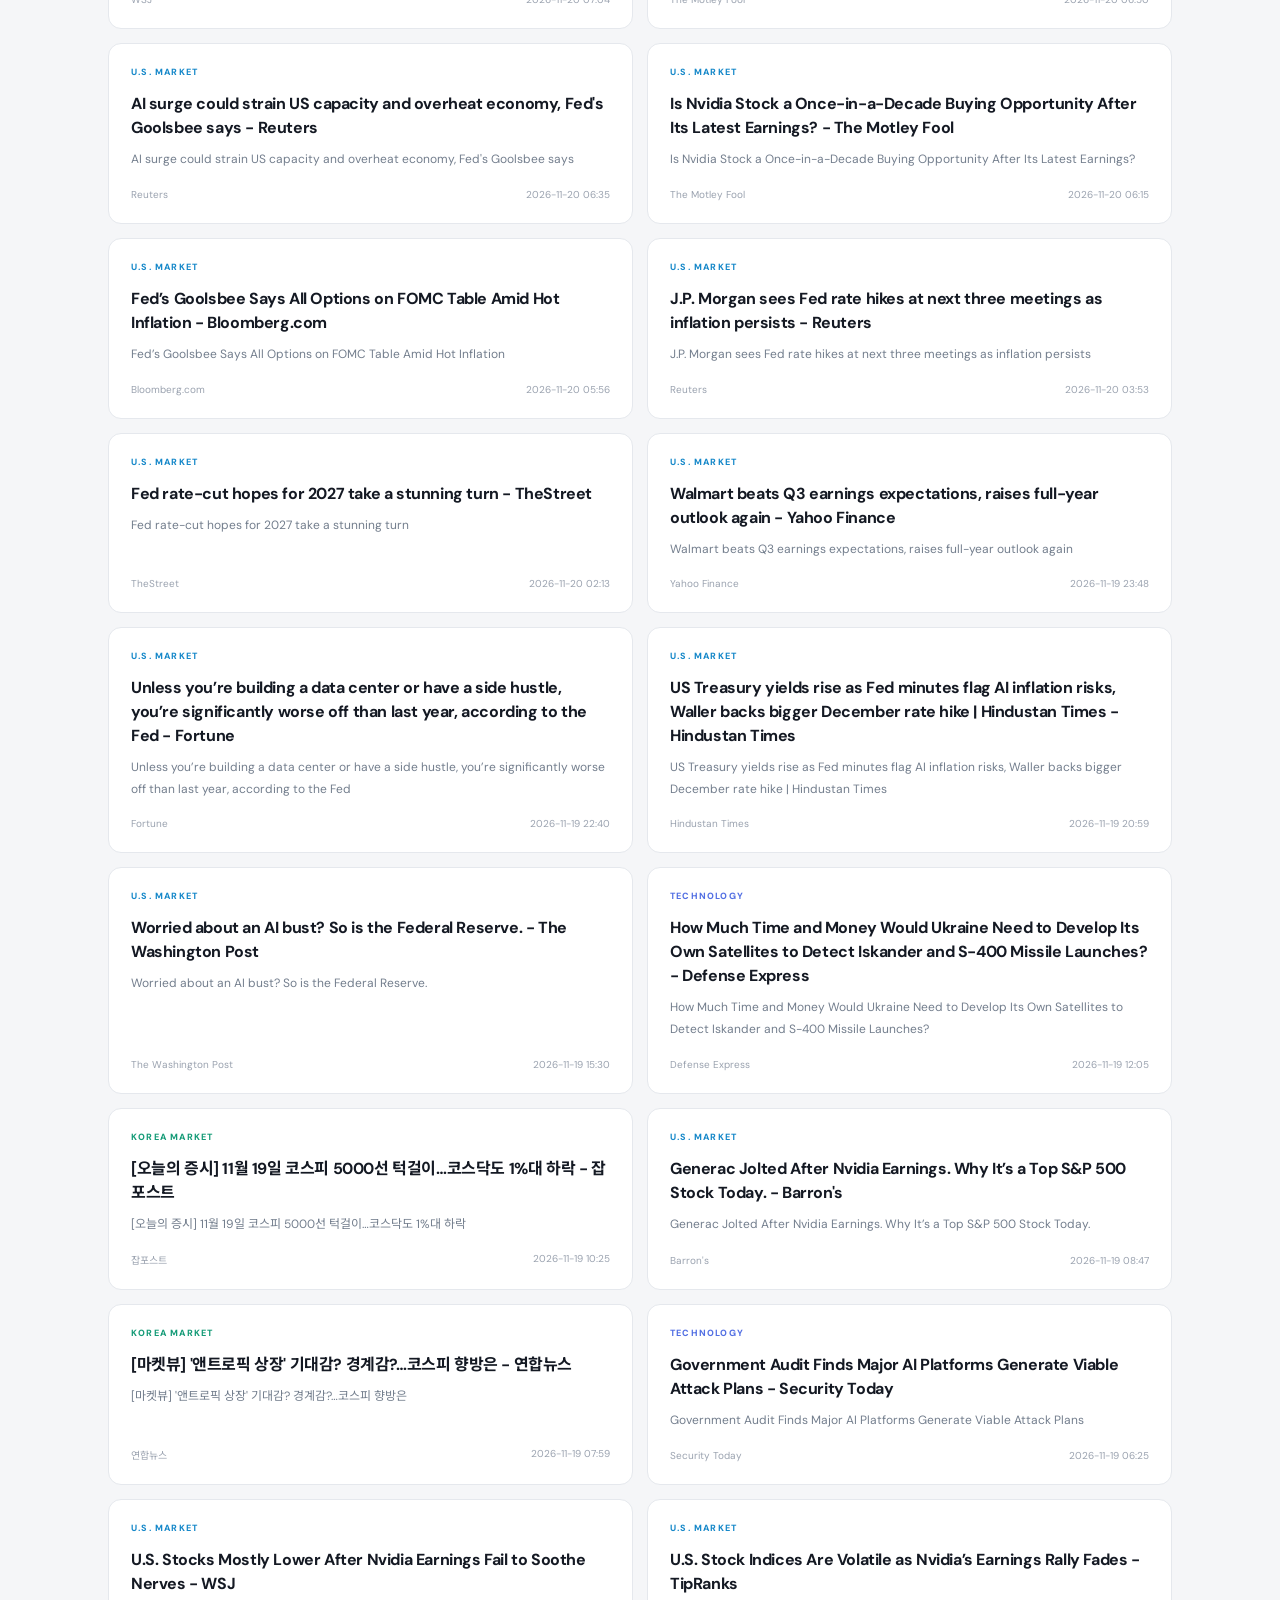
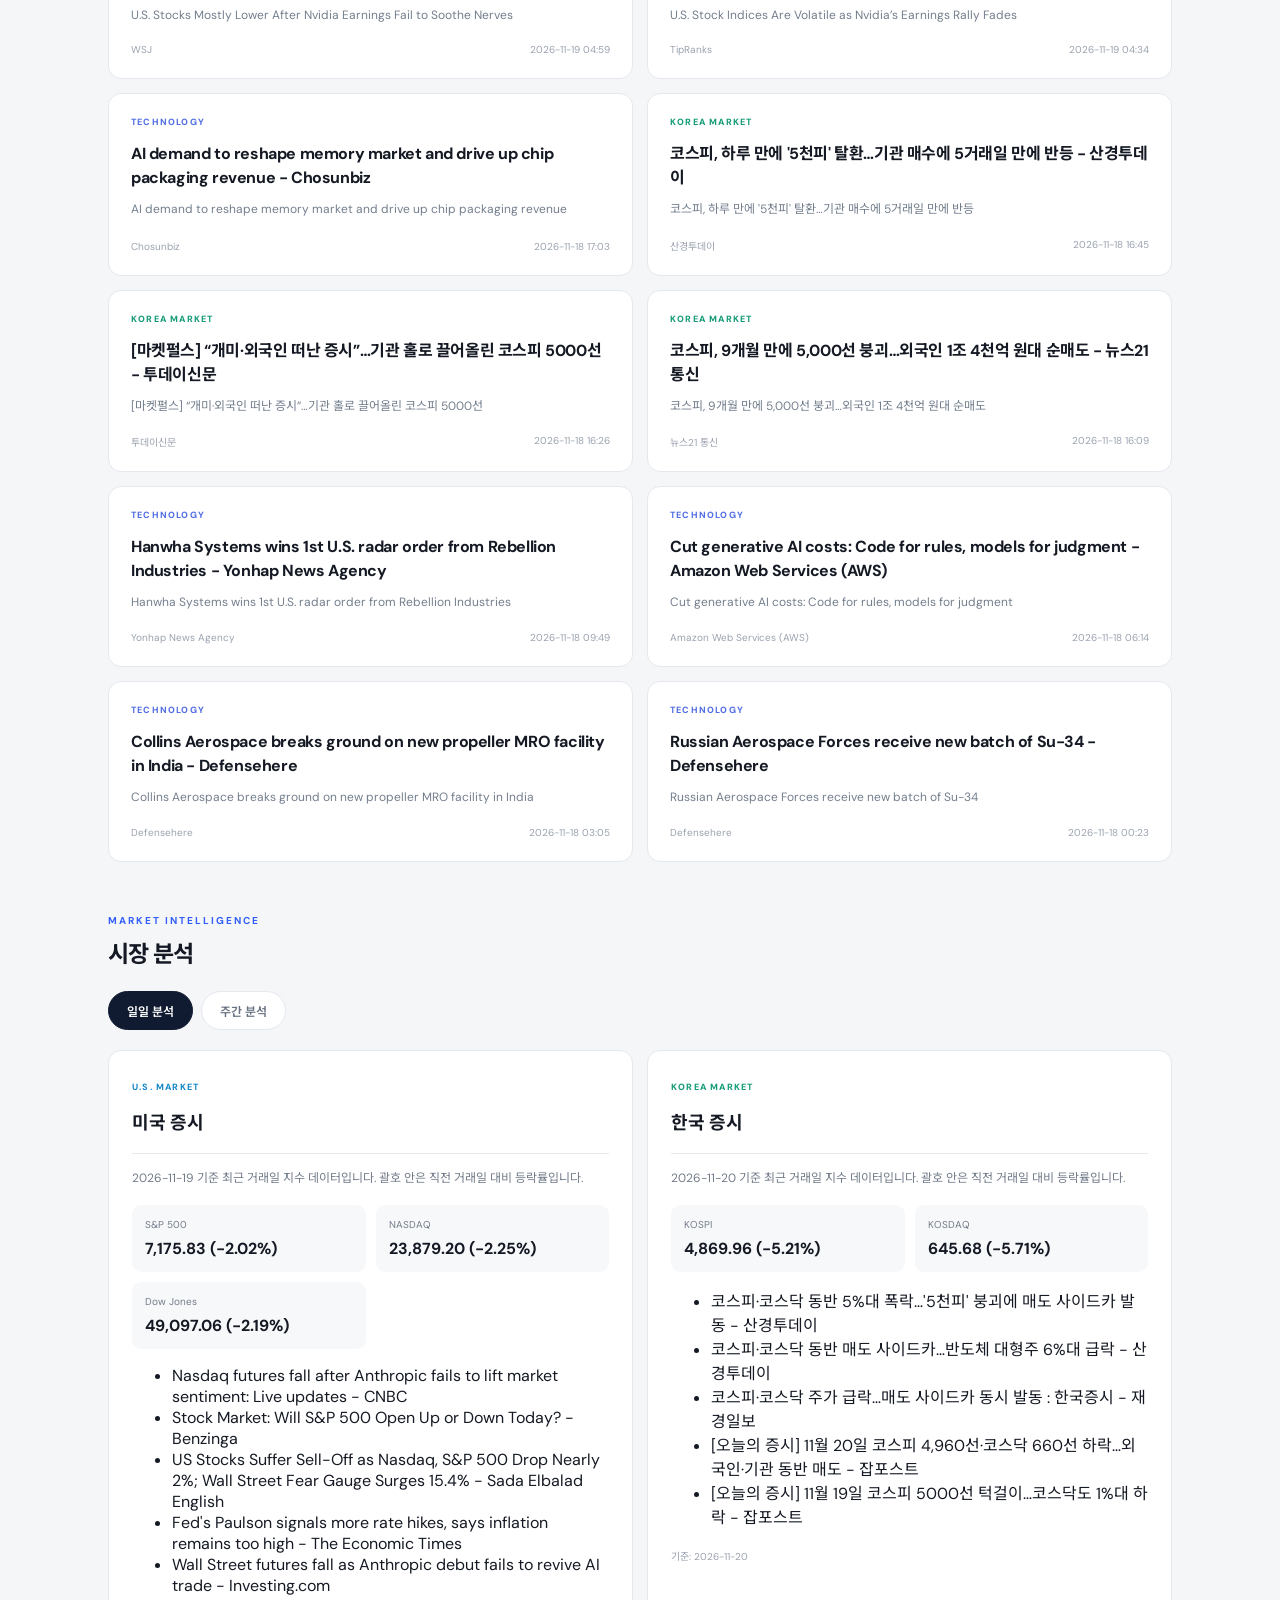
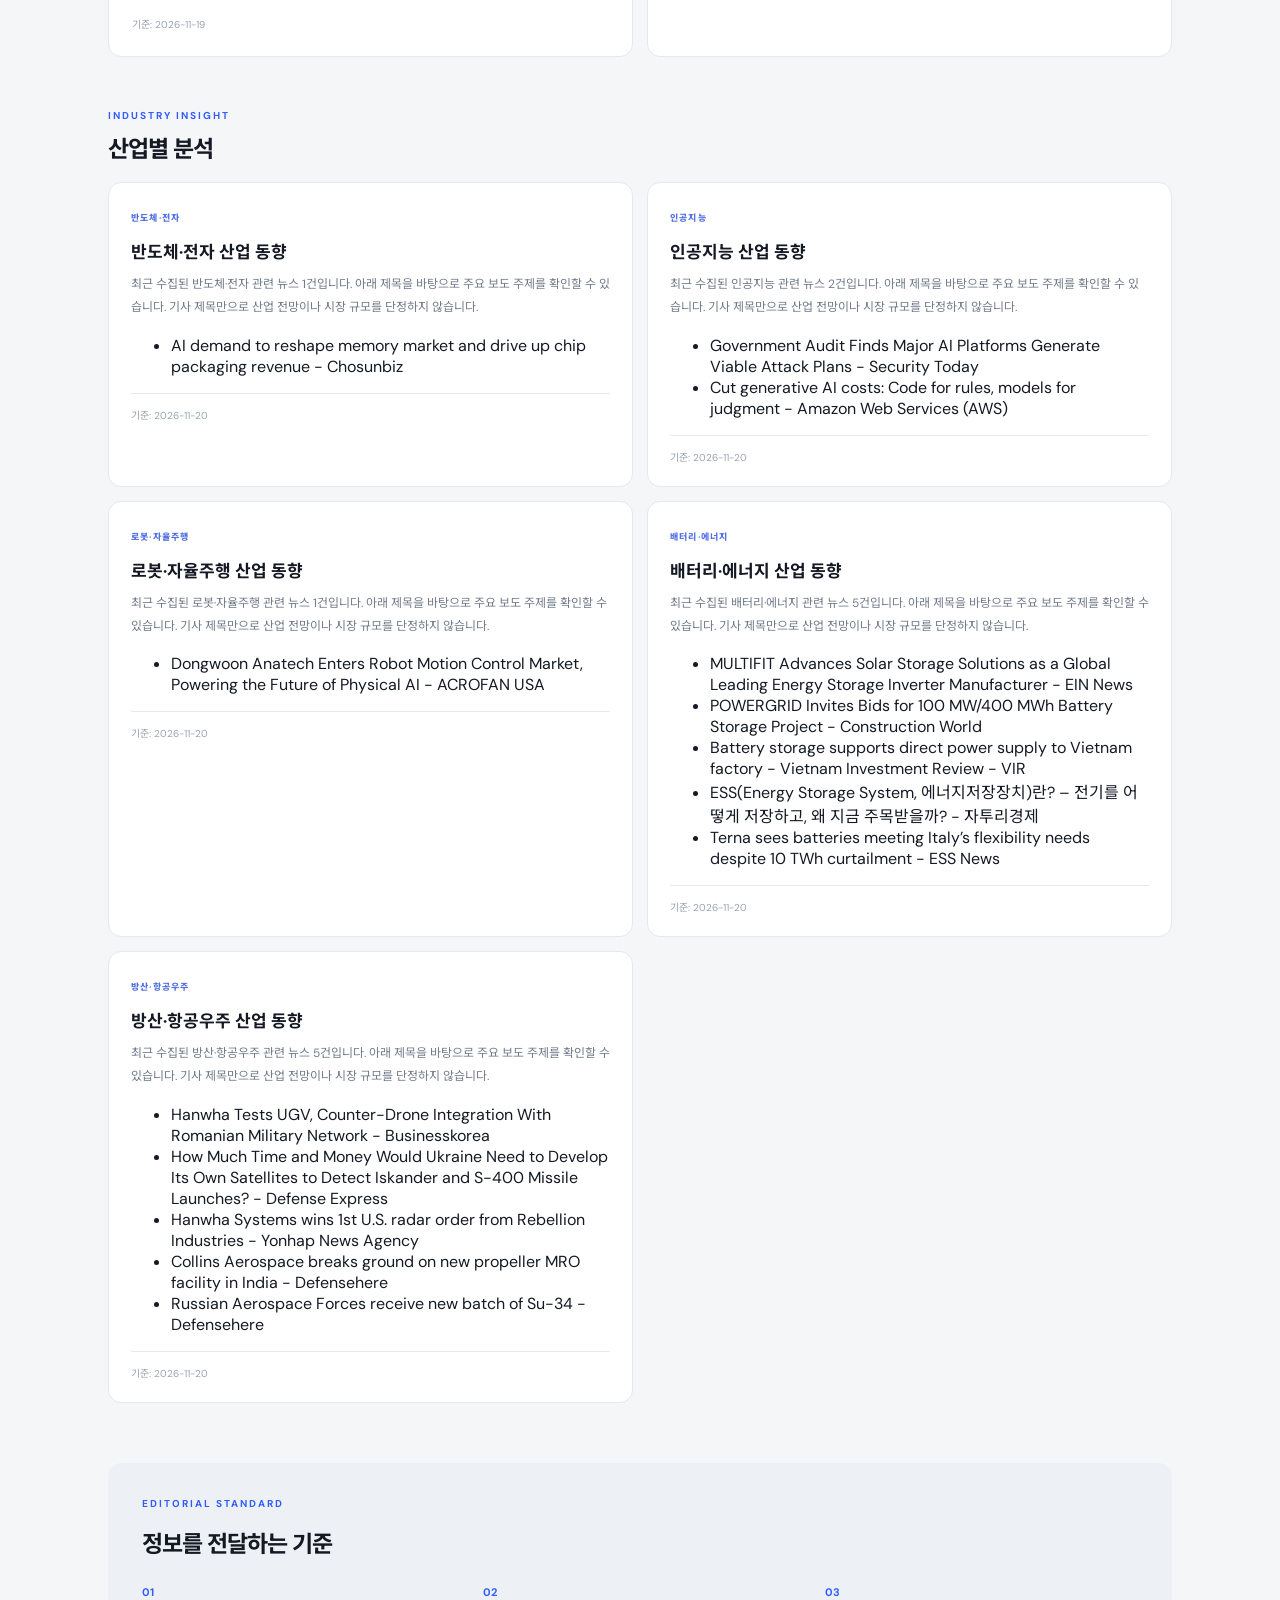
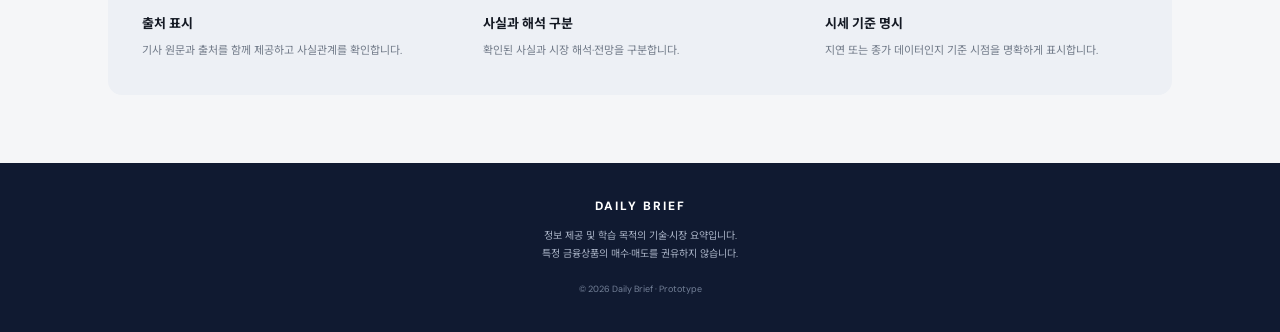
==== commit 042f9a13: "Update index.html" ====
--- a/index.html
+++ b/index.html
@@ -45,23 +45,29 @@
       <span>최신 뉴스 데이터를 불러오는 중입니다.</span>
     </section>
 
-    <!-- 뉴스 카테고리 -->
-    <nav class="tabs" aria-label="콘텐츠 분류">
+    <!-- 주요 메뉴 -->
+    <nav class="section-nav" aria-label="주요 메뉴">
+      <a href="#latest-news">최근 뉴스</a>
+      <a href="#market-analysis">시장 분석</a>
+      <a href="#industry-section">산업별 분석</a>
+    </nav>
+
+    <!-- 최신 뉴스 -->
+    <section class="section-heading" id="latest-news">
+      <div>
+        <p class="eyebrow">LATEST HEADLINES</p>
+        <h2>최신 뉴스</h2>
+      </div>
+      <span class="sample-tag" id="updated">데이터 확인 중</span>
+    </section>
+    <!-- 뉴스 카테고리 필터 -->
+    <nav class="tabs news-filters" aria-label="뉴스 카테고리">
       <button class="tab active" data-filter="all">전체</button>
       <button class="tab" data-filter="tech">기술 뉴스</button>
       <button class="tab" data-filter="us">미국 증시</button>
       <button class="tab" data-filter="kr">한국 증시</button>
     </nav>
 
-    <!-- 최신 뉴스 -->
-    <section class="section-heading">
-      <div>
-        <p class="eyebrow">LATEST HEADLINES</p>
-        <h2>최신 뉴스</h2>
-      </div>
-      <span class="sample-tag" id="updated">데이터 확인 중</span>
-    </section>
-
     <section class="cards" id="cards">
       <article class="card">
         <h3>뉴스 데이터를 불러오는 중입니다.</h3>
@@ -70,7 +76,7 @@
     </section>
 
     <!-- 시장 분석 -->
-    <section class="section-heading archive-heading">
+    <section class="section-heading archive-heading" id="market-analysis">
       <div>
         <p class="eyebrow">MARKET INTELLIGENCE</p>
         <h2>시장 분석</h2>
@@ -105,7 +111,7 @@
     </section>
 
     <!-- 산업 분석 -->
-    <section class="section-heading archive-heading">
+    <section class="section-heading archive-heading" id="industry-section">
       <div>
         <p class="eyebrow">INDUSTRY INSIGHT</p>
         <h2>산업별 분석</h2>
--- a/style.css
+++ b/style.css
@@ -1,23 +1,650 @@
+
 @import url('https://fonts.googleapis.com/css2?family=DM+Sans:wght@400;500;600;700&family=Noto+Sans+KR:wght@400;500;600;700;800&display=swap');
-:root{--bg:#f5f6f8;--ink:#141923;--muted:#727b89;--line:#e5e8ed;--blue:#315efb;--navy:#101a31}
-*{box-sizing:border-box}body{margin:0;background:var(--bg);color:var(--ink);font-family:'DM Sans','Noto Sans KR',sans-serif}
-.topbar{height:76px;padding:0 max(6vw,24px);display:flex;align-items:center;justify-content:space-between;background:#fff;border-bottom:1px solid var(--line)}
-.brand{display:flex;align-items:center;gap:11px;color:var(--ink);text-decoration:none;font-weight:800;letter-spacing:1.8px;font-size:13px}
-.brand-mark{display:grid;place-items:center;width:32px;height:32px;border-radius:9px;background:var(--navy);color:#fff;font-size:11px;letter-spacing:0}
-.date-label{font-size:12px;color:var(--muted)}.container{max-width:1120px;margin:auto;padding:0 28px}
-.hero{min-height:310px;padding:60px 0 48px;display:flex;justify-content:space-between;align-items:flex-end;gap:30px}
-.eyebrow{font-size:10px;letter-spacing:2px;font-weight:700;color:var(--blue);margin:0 0 15px}
-h1{font-size:clamp(42px,6vw,66px);line-height:1.16;letter-spacing:-2.8px;margin:0;font-weight:800}h1 em{font-style:normal;color:var(--blue)}
-.hero-copy{font-size:14px;line-height:1.9;color:var(--muted);margin:20px 0 0}
-.hero-note{display:flex;align-items:center;gap:12px;padding:17px 20px;background:#fff;border:1px solid var(--line);border-radius:12px;min-width:260px;margin-bottom:4px}
-.live-dot{width:8px;height:8px;background:#27b47e;border-radius:50%;box-shadow:0 0 0 4px #e6f7f0}
-.hero-note strong,.hero-note small{display:block}.hero-note strong{font-size:10px;letter-spacing:1px}.hero-note small{font-size:10px;color:var(--muted);margin-top:5px}
-.notice{display:flex;gap:14px;align-items:center;padding:14px 17px;background:#fff8e9;border:1px solid #f3e4c5;border-radius:9px;color:#75551a;font-size:12px;line-height:1.6}.notice strong{white-space:nowrap}
-.tabs{display:flex;gap:8px;margin:34px 0 40px;flex-wrap:wrap}.tab{border:1px solid var(--line);background:#fff;color:#687180;border-radius:30px;padding:10px 18px;font:600 12px 'Noto Sans KR',sans-serif;cursor:pointer}.tab.active{background:var(--navy);border-color:var(--navy);color:#fff}
-.section-heading{display:flex;align-items:flex-end;justify-content:space-between;margin-bottom:18px}.section-heading .eyebrow{margin-bottom:8px}h2{font-size:23px;letter-spacing:-.8px;margin:0}.sample-tag{font-size:9px;letter-spacing:1.2px;color:#a0a7b2;font-weight:700}
-.cards{display:grid;grid-template-columns:repeat(2,minmax(0,1fr));gap:14px}.card{background:#fff;border:1px solid var(--line);border-radius:13px;padding:22px;min-height:175px;display:flex;flex-direction:column}.card h3{font-size:16px;line-height:1.5;margin:14px 0 9px;letter-spacing:-.4px}.card p{font-size:12px;line-height:1.8;color:#737e8d;margin:0}.card a{color:inherit;text-decoration:none}.card a:hover{color:var(--blue)}.card-meta{display:flex;justify-content:space-between;gap:10px;color:#9aa2af;font-size:10px;margin-top:auto;padding-top:17px}
-.category{font-size:9px;font-weight:800;letter-spacing:1.2px}.category.tech{color:#526fe3}.category.us{color:#1688c9}.category.kr{color:#159b77}
-.archive-heading{margin-top:52px}.market-grid{display:grid;grid-template-columns:1fr 1fr;gap:14px}.market-panel{background:#fff;border:1px solid var(--line);border-radius:13px;padding:23px}.market-panel h3{margin:13px 0 8px;font-size:18px}.market-panel p{font-size:12px;color:var(--muted);line-height:1.8}.market-panel small{font-size:10px;color:#9aa2af}
-.method{margin:60px 0 68px;padding:34px;background:#edf0f5;border-radius:14px}.method h2{margin-bottom:26px}.method-grid{display:grid;grid-template-columns:repeat(3,1fr);gap:28px}.method-grid b{display:block;color:var(--blue);font-size:11px;margin-bottom:13px}.method-grid strong{font-size:13px}.method-grid p{font-size:11px;line-height:1.8;color:var(--muted);margin:8px 0 0}
-footer{background:#101a31;color:#fff;padding:35px max(6vw,24px);text-align:center}.footer-brand{font-size:12px;font-weight:800;letter-spacing:2px}footer p{font-size:10px;line-height:1.8;color:#aab4c7;margin:13px 0}footer small{font-size:9px;color:#748198}
-@media(max-width:760px){.hero{display:block;padding-top:45px}.hero-note{margin-top:28px;width:max-content;max-width:100%}.cards,.market-grid{grid-template-columns:1fr}.method-grid{grid-template-columns:1fr;gap:22px}.method{padding:25px}.container{padding:0 20px}}
+
+:root {
+  --bg: #f5f6f8;
+  --ink: #141923;
+  --muted: #727b89;
+  --line: #e5e8ed;
+  --blue: #315efb;
+  --navy: #101a31;
+}
+
+* {
+  box-sizing: border-box;
+}
+
+body {
+  margin: 0;
+  background: var(--bg);
+  color: var(--ink);
+  font-family: 'DM Sans', 'Noto Sans KR', sans-serif;
+}
+
+button,
+a {
+  -webkit-tap-highlight-color: transparent;
+}
+
+/* 상단 */
+
+.topbar {
+  height: 76px;
+  padding: 0 max(6vw, 24px);
+  display: flex;
+  align-items: center;
+  justify-content: space-between;
+  background: #fff;
+  border-bottom: 1px solid var(--line);
+}
+
+.brand {
+  display: flex;
+  align-items: center;
+  gap: 11px;
+  color: var(--ink);
+  text-decoration: none;
+  font-weight: 800;
+  letter-spacing: 1.8px;
+  font-size: 13px;
+}
+
+.brand-mark {
+  display: grid;
+  place-items: center;
+  width: 32px;
+  height: 32px;
+  border-radius: 9px;
+  background: var(--navy);
+  color: #fff;
+  font-size: 11px;
+  letter-spacing: 0;
+}
+
+.date-label {
+  font-size: 12px;
+  color: var(--muted);
+}
+
+.container {
+  max-width: 1120px;
+  margin: auto;
+  padding: 0 28px;
+}
+
+/* 메인 소개 */
+
+.hero {
+  min-height: 310px;
+  padding: 60px 0 48px;
+  display: flex;
+  justify-content: space-between;
+  align-items: flex-end;
+  gap: 30px;
+}
+
+.eyebrow {
+  font-size: 10px;
+  letter-spacing: 2px;
+  font-weight: 700;
+  color: var(--blue);
+  margin: 0 0 15px;
+}
+
+h1 {
+  font-size: clamp(42px, 6vw, 66px);
+  line-height: 1.16;
+  letter-spacing: -2.8px;
+  margin: 0;
+  font-weight: 800;
+}
+
+h1 em {
+  font-style: normal;
+  color: var(--blue);
+}
+
+.hero-copy {
+  font-size: 14px;
+  line-height: 1.9;
+  color: var(--muted);
+  margin: 20px 0 0;
+}
+
+.hero-note {
+  display: flex;
+  align-items: center;
+  gap: 12px;
+  padding: 17px 20px;
+  background: #fff;
+  border: 1px solid var(--line);
+  border-radius: 12px;
+  min-width: 260px;
+  margin-bottom: 4px;
+}
+
+.live-dot {
+  width: 8px;
+  height: 8px;
+  background: #27b47e;
+  border-radius: 50%;
+  box-shadow: 0 0 0 4px #e6f7f0;
+  flex-shrink: 0;
+}
+
+.hero-note strong,
+.hero-note small {
+  display: block;
+}
+
+.hero-note strong {
+  font-size: 10px;
+  letter-spacing: 1px;
+}
+
+.hero-note small {
+  font-size: 10px;
+  color: var(--muted);
+  margin-top: 5px;
+}
+
+/* 상태 안내 */
+
+.notice {
+  display: flex;
+  gap: 14px;
+  align-items: center;
+  padding: 14px 17px;
+  background: #fff8e9;
+  border: 1px solid #f3e4c5;
+  border-radius: 9px;
+  color: #75551a;
+  font-size: 12px;
+  line-height: 1.6;
+}
+
+.notice strong {
+  white-space: nowrap;
+}
+
+/* 탭 */
+
+.tabs {
+  display: flex;
+  gap: 8px;
+  margin: 34px 0 40px;
+  flex-wrap: wrap;
+}
+
+.tab {
+  border: 1px solid var(--line);
+  background: #fff;
+  color: #687180;
+  border-radius: 30px;
+  padding: 10px 18px;
+  font: 600 12px 'Noto Sans KR', sans-serif;
+  cursor: pointer;
+  transition: .2s;
+}
+
+.tab:hover {
+  border-color: var(--blue);
+  color: var(--blue);
+}
+
+.tab.active {
+  background: var(--navy);
+  border-color: var(--navy);
+  color: #fff;
+}
+
+.analysis-tabs {
+  margin: 22px 0 20px;
+}
+
+/* 섹션 제목 */
+
+.section-heading {
+  display: flex;
+  align-items: flex-end;
+  justify-content: space-between;
+  margin-bottom: 18px;
+}
+
+.section-heading .eyebrow {
+  margin-bottom: 8px;
+}
+
+h2 {
+  font-size: 23px;
+  letter-spacing: -.8px;
+  margin: 0;
+}
+
+.sample-tag {
+  font-size: 9px;
+  letter-spacing: 1.2px;
+  color: #a0a7b2;
+  font-weight: 700;
+}
+
+/* 뉴스 카드 */
+
+.cards {
+  display: grid;
+  grid-template-columns: repeat(2, minmax(0, 1fr));
+  gap: 14px;
+}
+
+.card {
+  background: #fff;
+  border: 1px solid var(--line);
+  border-radius: 13px;
+  padding: 22px;
+  min-height: 175px;
+  display: flex;
+  flex-direction: column;
+  transition: transform .2s, box-shadow .2s;
+}
+
+.card:hover {
+  transform: translateY(-2px);
+  box-shadow: 0 8px 24px rgba(16, 26, 49, .05);
+}
+
+.card h3 {
+  font-size: 16px;
+  line-height: 1.5;
+  margin: 14px 0 9px;
+  letter-spacing: -.4px;
+}
+
+.card a {
+  color: inherit;
+  text-decoration: none;
+  cursor: pointer;
+}
+
+.card a:hover {
+  color: var(--blue);
+}
+
+.card p {
+  font-size: 12px;
+  line-height: 1.8;
+  color: #737e8d;
+  margin: 0;
+}
+
+.card-meta {
+  display: flex;
+  justify-content: space-between;
+  gap: 10px;
+  color: #9aa2af;
+  font-size: 10px;
+  margin-top: auto;
+  padding-top: 17px;
+}
+
+.category {
+  font-size: 9px;
+  font-weight: 800;
+  letter-spacing: 1.2px;
+}
+
+.category.tech {
+  color: #526fe3;
+}
+
+.category.us {
+  color: #1688c9;
+}
+
+.category.kr {
+  color: #159b77;
+}
+
+/* 시장 분석 */
+
+.archive-heading {
+  margin-top: 52px;
+}
+
+.market-grid {
+  display: grid;
+  grid-template-columns: 1fr 1fr;
+  gap: 14px;
+}
+
+.market-panel {
+  background: #fff;
+  border: 1px solid var(--line);
+  border-radius: 13px;
+  padding: 23px;
+}
+
+.market-panel h3 {
+  margin: 13px 0 8px;
+  font-size: 18px;
+}
+
+.market-panel p {
+  font-size: 12px;
+  color: var(--muted);
+  line-height: 1.8;
+}
+
+.market-panel small {
+  font-size: 10px;
+  color: #9aa2af;
+}
+
+.market-data {
+  margin-top: 18px;
+  padding-top: 14px;
+  border-top: 1px solid var(--line);
+}
+
+.market-data p {
+  margin: 0;
+}
+
+.market-summary {
+  font-size: 13px;
+  line-height: 1.9;
+  color: #596373;
+}
+
+.market-summary strong {
+  color: var(--ink);
+}
+
+.market-stat {
+  display: grid;
+  grid-template-columns: repeat(2, minmax(0, 1fr));
+  gap: 10px;
+  margin: 16px 0;
+}
+
+.stat-item {
+  background: #f7f8fa;
+  padding: 13px;
+  border-radius: 9px;
+}
+
+.stat-item span {
+  display: block;
+  color: var(--muted);
+  font-size: 10px;
+  margin-bottom: 7px;
+}
+
+.stat-item strong {
+  font-size: 16px;
+}
+
+/* 산업별 분석 */
+
+.industry-grid {
+  display: grid;
+  grid-template-columns: repeat(2, minmax(0, 1fr));
+  gap: 14px;
+}
+
+.industry-card {
+  background: #fff;
+  border: 1px solid var(--line);
+  border-radius: 13px;
+  padding: 22px;
+}
+
+.industry-card h3 {
+  margin: 12px 0 10px;
+  font-size: 17px;
+}
+
+.industry-card p {
+  color: var(--muted);
+  font-size: 12px;
+  line-height: 1.9;
+  margin: 0;
+}
+
+.industry-card .industry-meta {
+  margin-top: 15px;
+  padding-top: 13px;
+  border-top: 1px solid var(--line);
+  color: #9aa2af;
+  font-size: 10px;
+}
+
+/* 뉴스 상세 모달 */
+
+.modal {
+  display: none;
+  position: fixed;
+  inset: 0;
+  z-index: 1000;
+  align-items: center;
+  justify-content: center;
+  padding: 20px;
+}
+
+.modal.open {
+  display: flex;
+}
+
+.modal-backdrop {
+  position: absolute;
+  inset: 0;
+  background: rgba(10, 17, 31, .65);
+  backdrop-filter: blur(3px);
+}
+
+.modal-content {
+  position: relative;
+  z-index: 1;
+  width: min(100%, 680px);
+  max-height: 85vh;
+  overflow-y: auto;
+  background: #fff;
+  border-radius: 16px;
+  padding: 35px;
+  box-shadow: 0 20px 70px rgba(0, 0, 0, .2);
+}
+
+.modal-close {
+  position: absolute;
+  top: 17px;
+  right: 20px;
+  width: 34px;
+  height: 34px;
+  border: 0;
+  border-radius: 50%;
+  background: #f1f3f6;
+  color: #586170;
+  font-size: 25px;
+  line-height: 1;
+  cursor: pointer;
+}
+
+.modal-close:hover {
+  background: #e5e8ed;
+}
+
+.modal-content h2 {
+  margin: 17px 35px 13px 0;
+  font-size: 24px;
+  line-height: 1.5;
+}
+
+.modal-meta {
+  display: flex;
+  flex-wrap: wrap;
+  gap: 15px;
+  color: #9aa2af;
+  font-size: 11px;
+  padding-bottom: 20px;
+  border-bottom: 1px solid var(--line);
+}
+
+.modal-body {
+  padding: 22px 0;
+}
+
+.modal-body h3 {
+  font-size: 15px;
+  margin: 20px 0 10px;
+}
+
+.modal-body h3:first-child {
+  margin-top: 0;
+}
+
+.modal-body p,
+.modal-body li {
+  font-size: 13px;
+  color: #596373;
+  line-height: 2;
+}
+
+.modal-body ul {
+  padding-left: 20px;
+}
+
+.original-link {
+  display: inline-block;
+  margin-top: 10px;
+  padding: 12px 17px;
+  background: var(--navy);
+  color: #fff;
+  border-radius: 8px;
+  text-decoration: none;
+  font-size: 12px;
+  font-weight: 600;
+}
+
+.original-link:hover {
+  background: var(--blue);
+}
+
+/* 편집 기준 */
+
+.method {
+  margin: 60px 0 68px;
+  padding: 34px;
+  background: #edf0f5;
+  border-radius: 14px;
+}
+
+.method h2 {
+  margin-bottom: 26px;
+}
+
+.method-grid {
+  display: grid;
+  grid-template-columns: repeat(3, 1fr);
+  gap: 28px;
+}
+
+.method-grid b {
+  display: block;
+  color: var(--blue);
+  font-size: 11px;
+  margin-bottom: 13px;
+}
+
+.method-grid strong {
+  font-size: 13px;
+}
+
+.method-grid p {
+  font-size: 11px;
+  line-height: 1.8;
+  color: var(--muted);
+  margin: 8px 0 0;
+}
+
+/* 하단 */
+
+footer {
+  background: #101a31;
+  color: #fff;
+  padding: 35px max(6vw, 24px);
+  text-align: center;
+}
+
+.footer-brand {
+  font-size: 12px;
+  font-weight: 800;
+  letter-spacing: 2px;
+}
+
+footer p {
+  font-size: 10px;
+  line-height: 1.8;
+  color: #aab4c7;
+  margin: 13px 0;
+}
+
+footer small {
+  font-size: 9px;
+  color: #748198;
+}
+
+/* 모바일 */
+
+@media (max-width: 760px) {
+  .hero {
+    display: block;
+    padding-top: 45px;
+  }
+
+  .hero-note {
+    margin-top: 28px;
+    width: max-content;
+    max-width: 100%;
+  }
+
+  .cards,
+  .market-grid,
+  .industry-grid {
+    grid-template-columns: 1fr;
+  }
+
+  .method-grid {
+    grid-template-columns: 1fr;
+    gap: 22px;
+  }
+
+  .method {
+    padding: 25px;
+  }
+
+  .container {
+    padding: 0 20px;
+  }
+
+  .modal {
+    padding: 10px;
+  }
+
+  .modal-content {
+    padding: 25px 20px;
+    max-height: 90vh;
+  }
+
+  .modal-content h2 {
+    font-size: 20px;
+  }
+
+  .notice {
+    align-items: flex-start;
+    flex-direction: column;
+    gap: 5px;
+  }
+
+  .card-meta {
+    flex-wrap: wrap;
+  }
+}
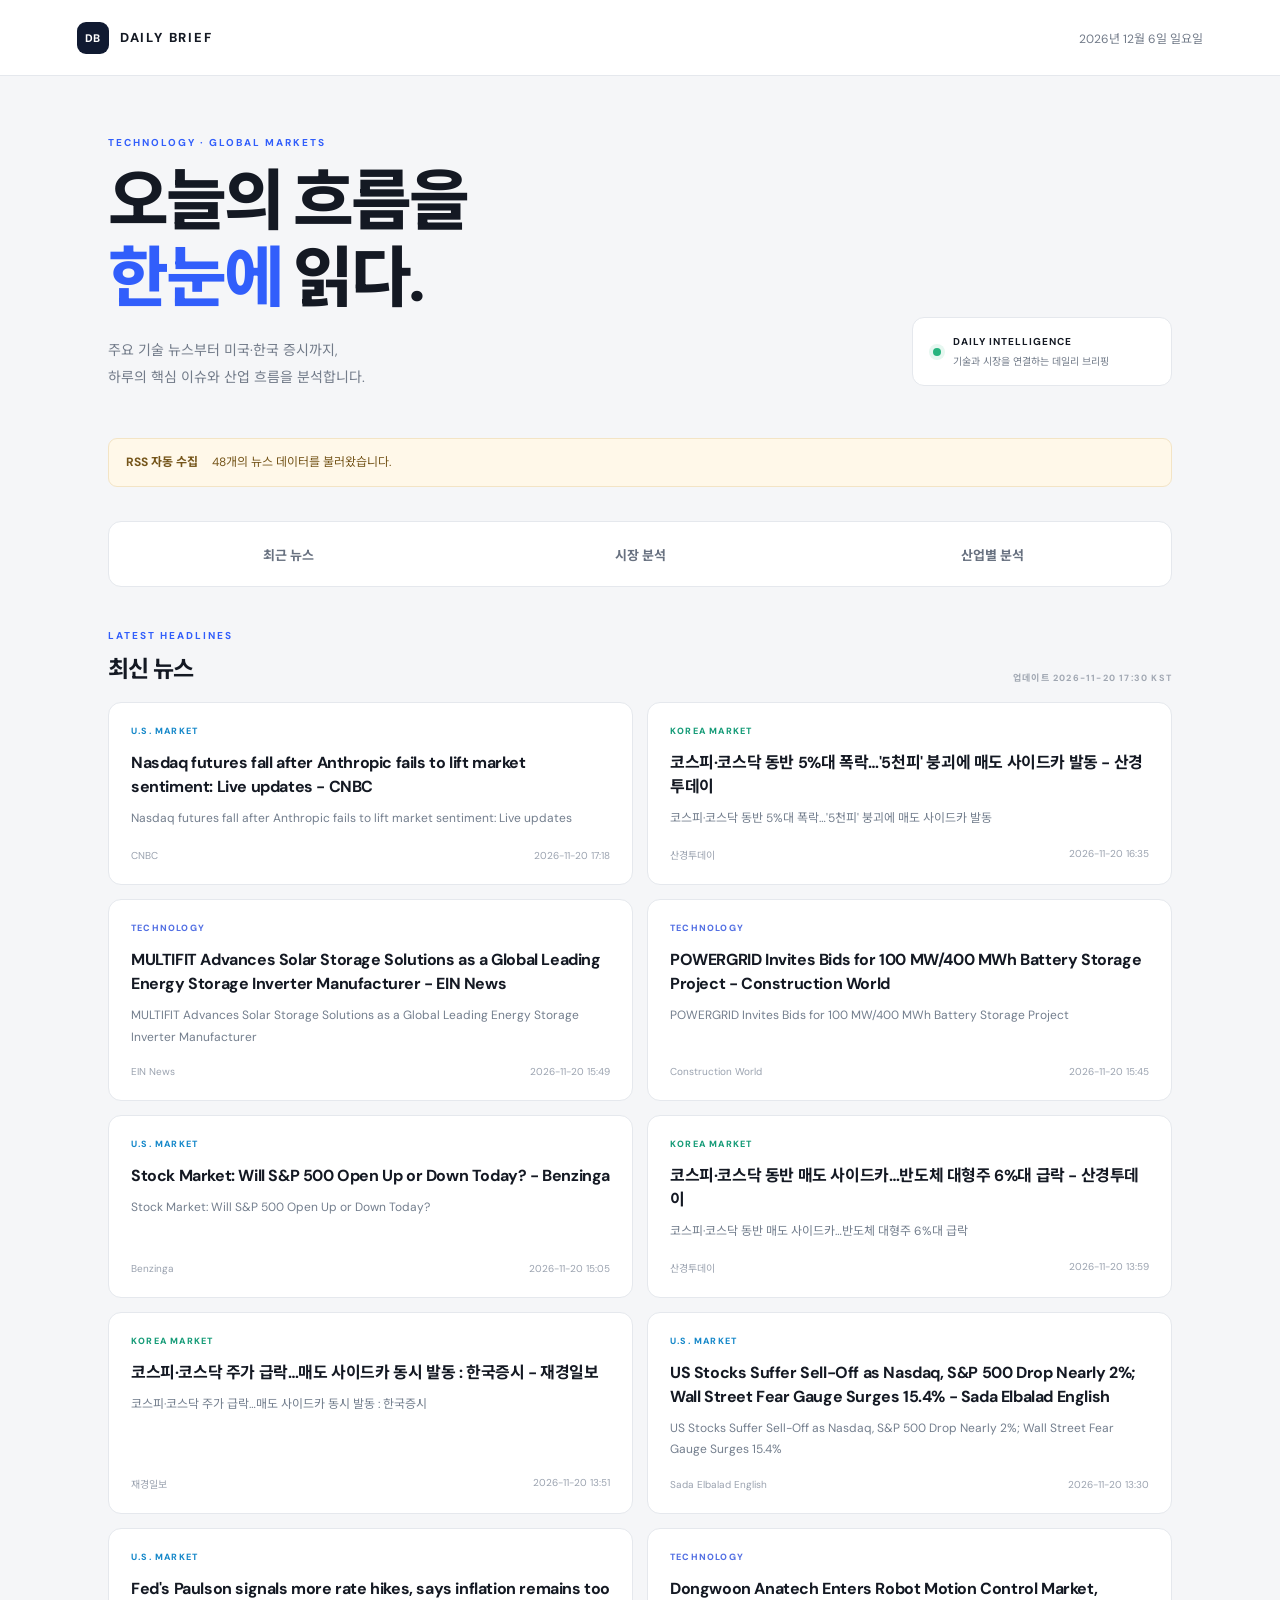
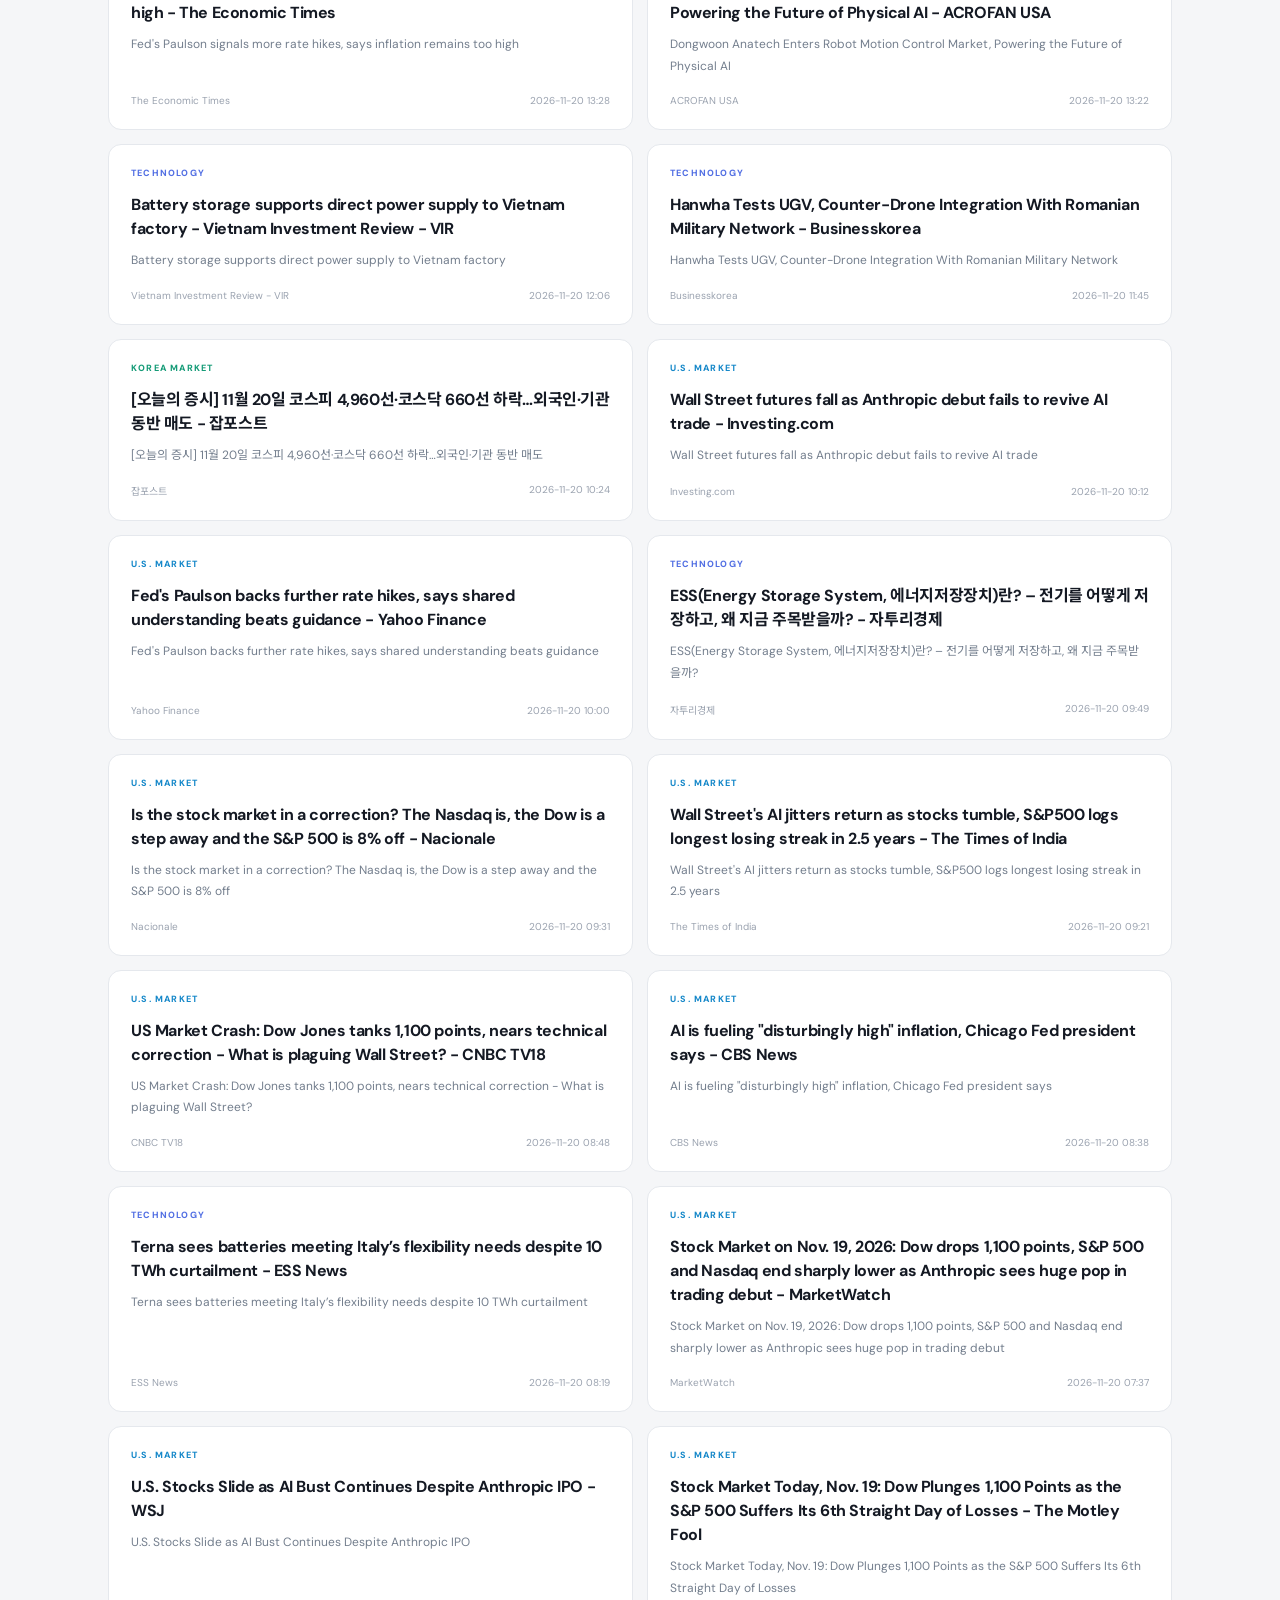
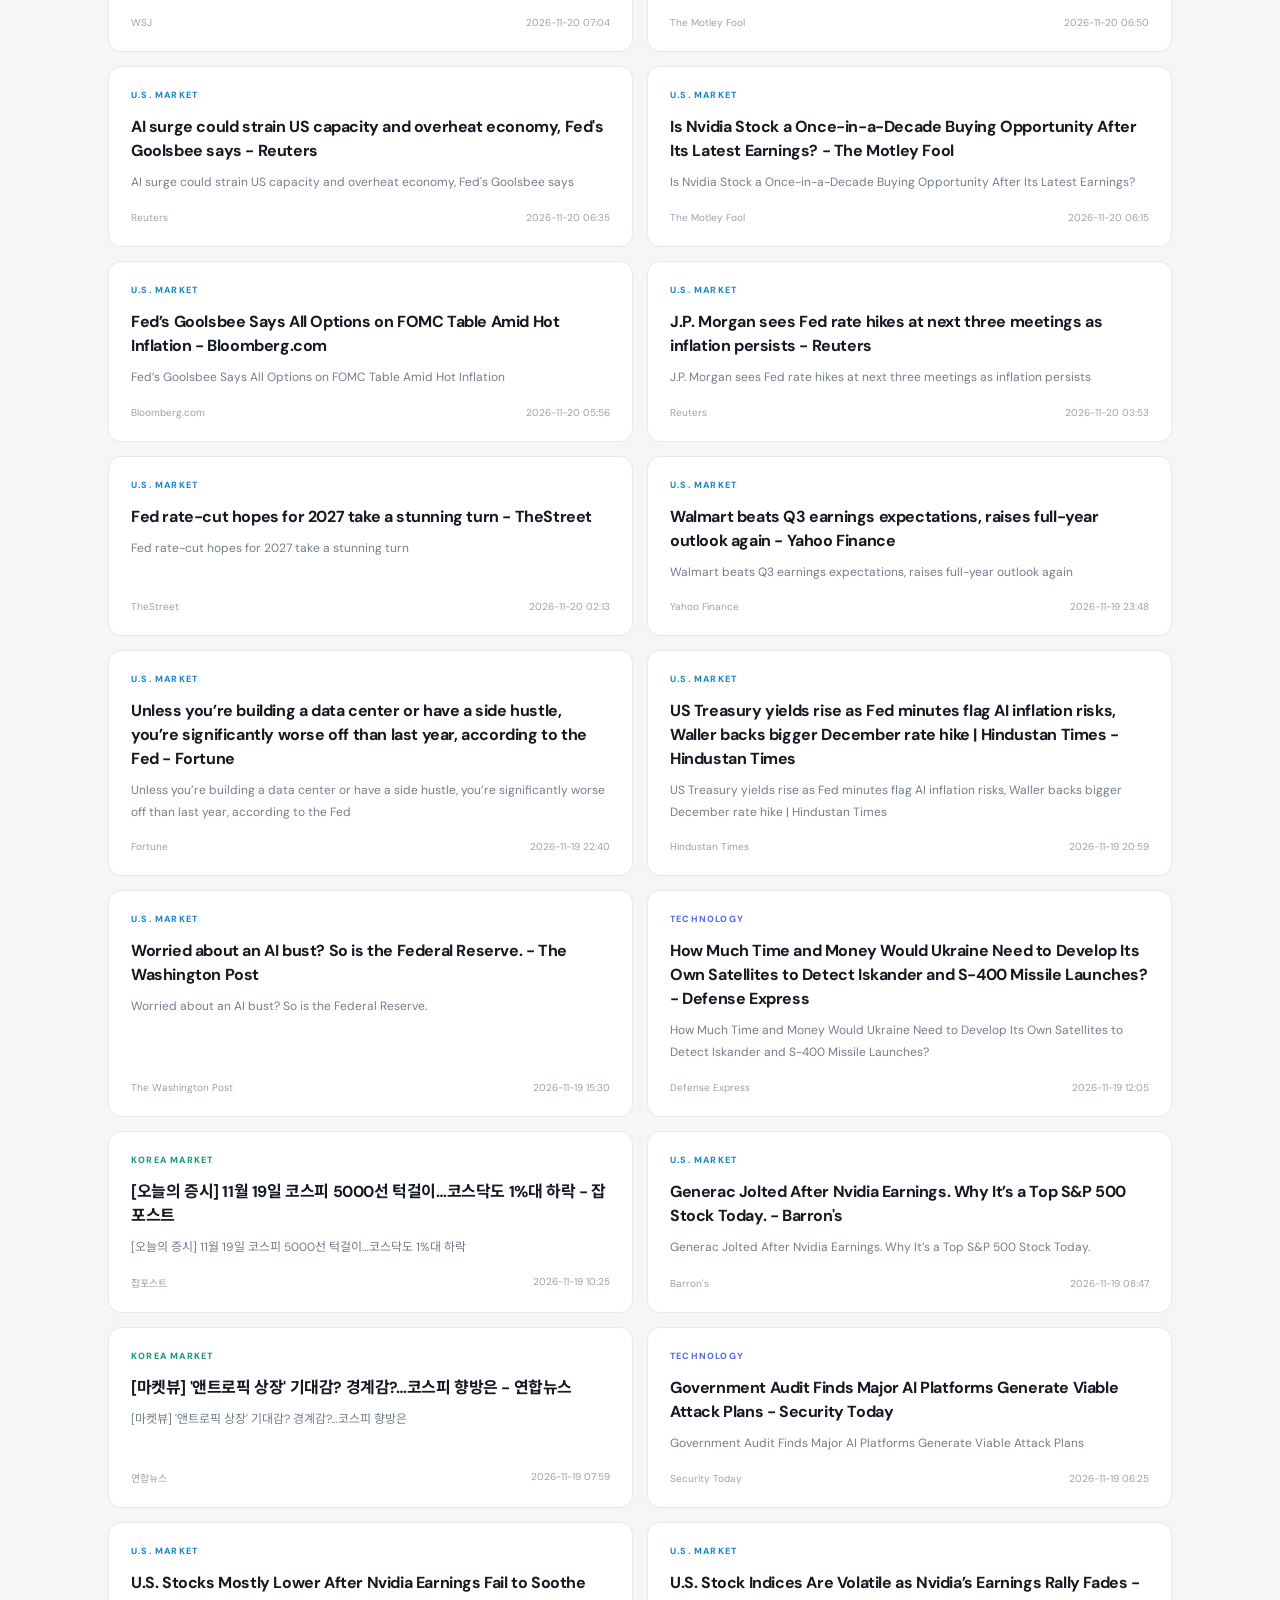
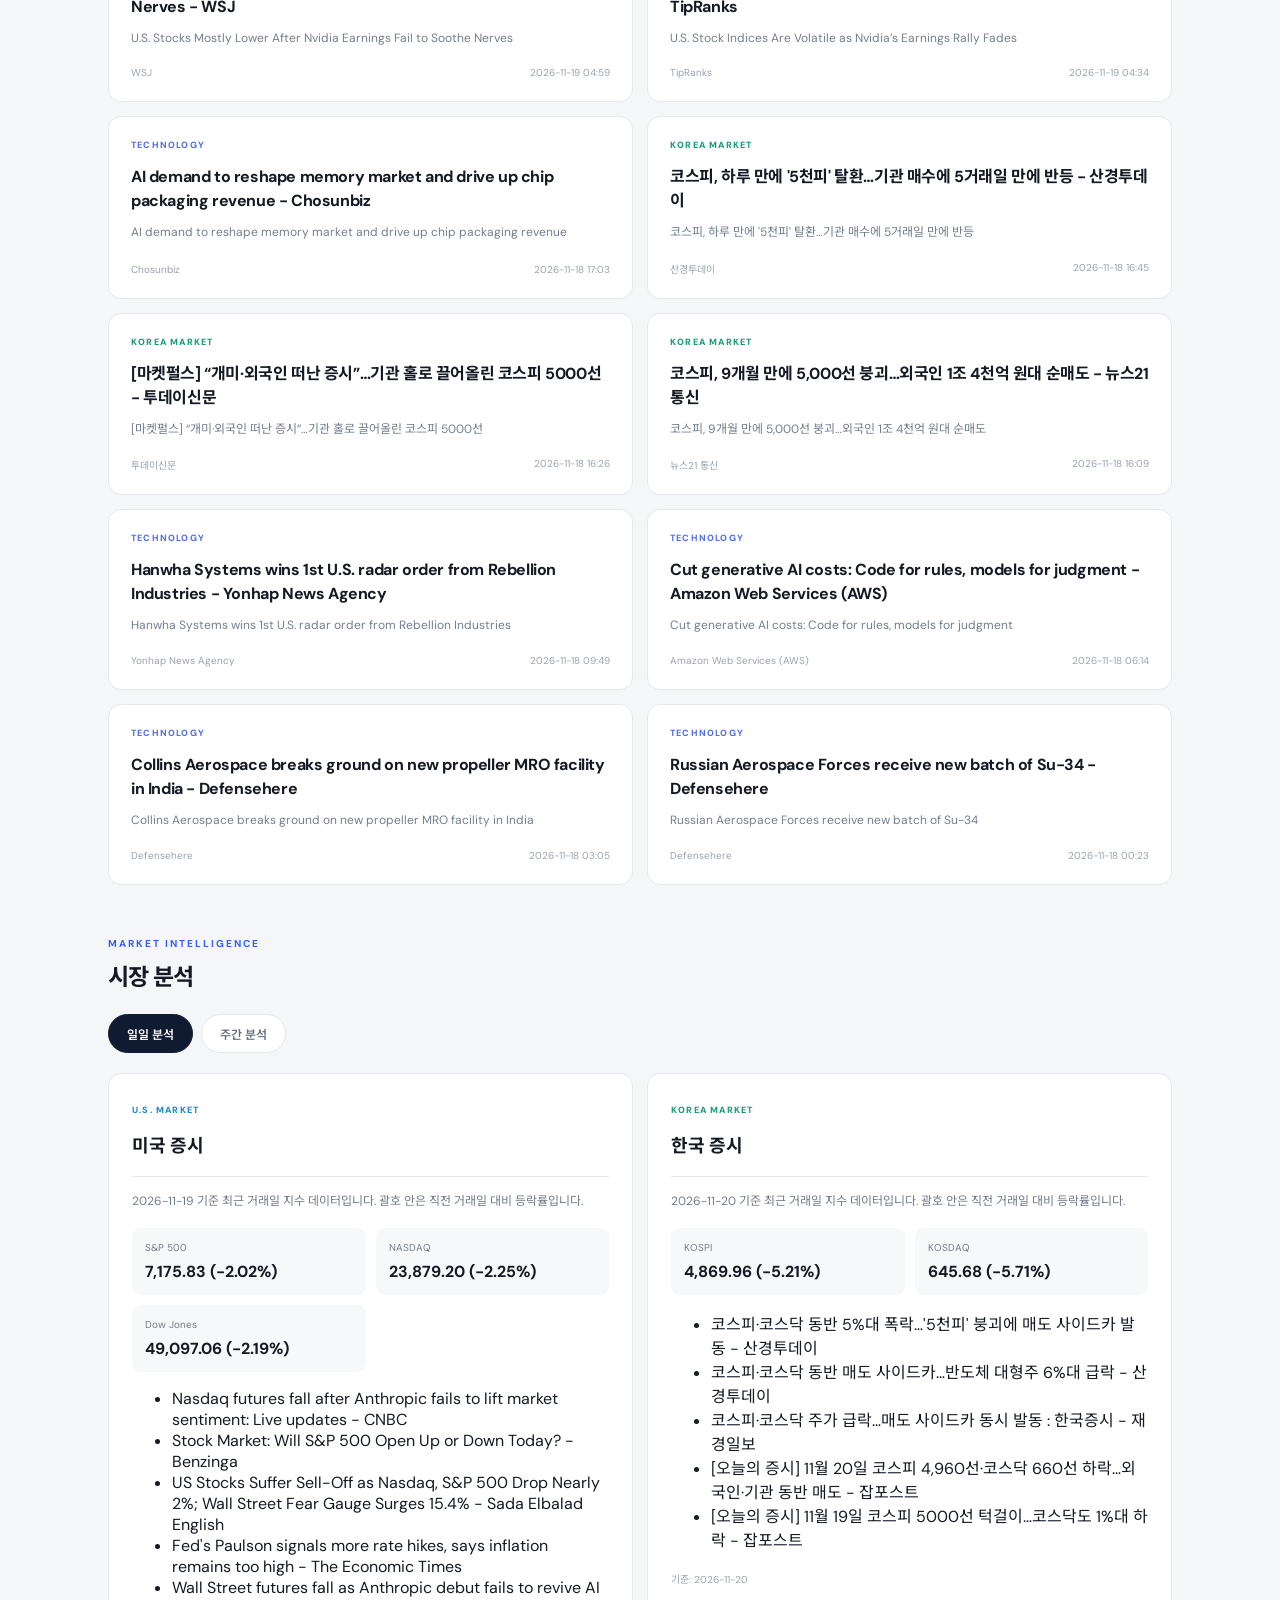
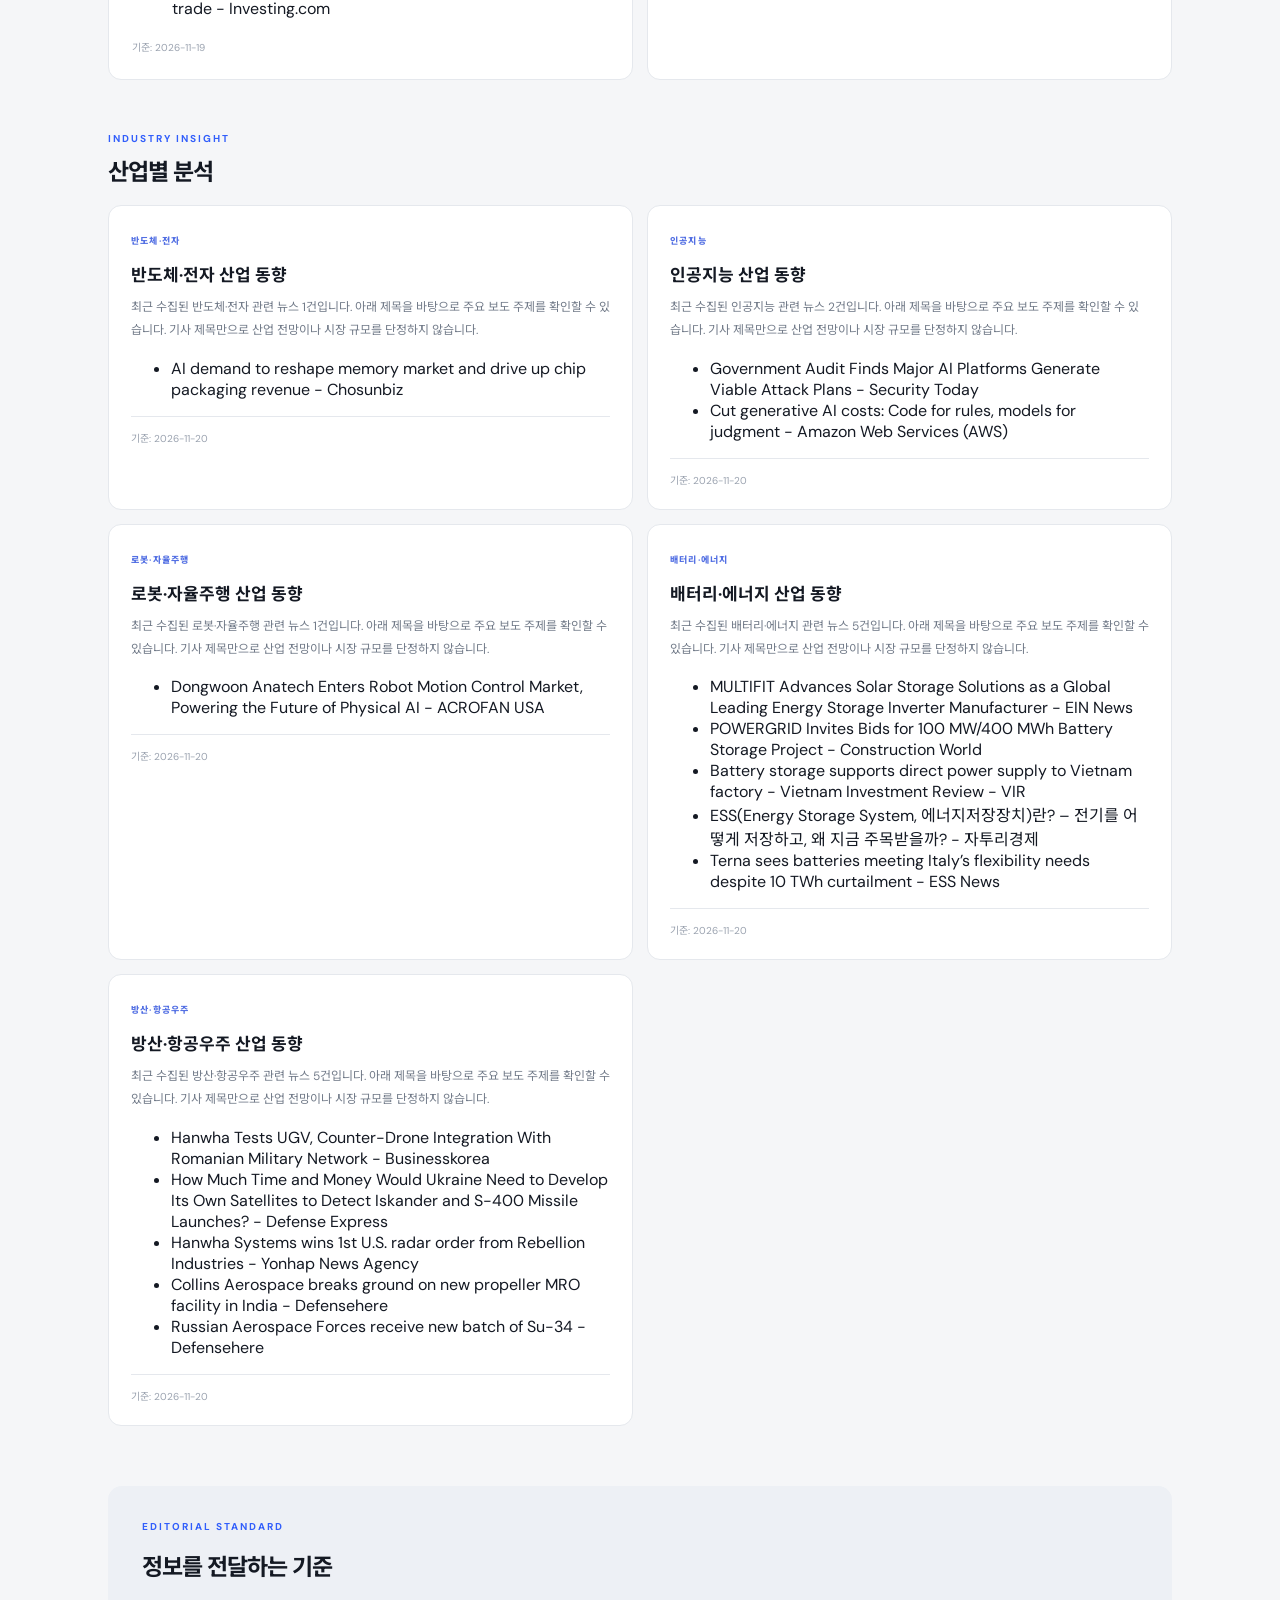
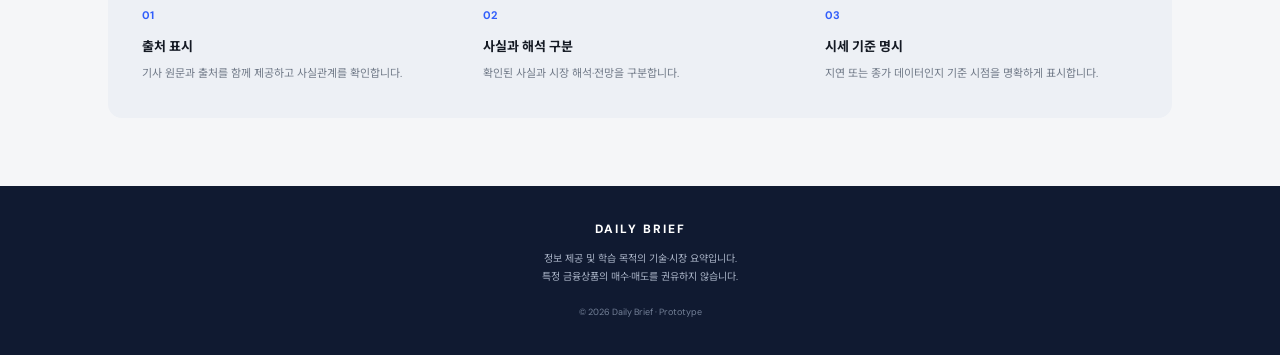
==== commit 789cef9f: "Update index.html" ====
--- a/index.html
+++ b/index.html
@@ -60,14 +60,7 @@
       </div>
       <span class="sample-tag" id="updated">데이터 확인 중</span>
     </section>
-    <!-- 뉴스 카테고리 필터 -->
-    <nav class="tabs news-filters" aria-label="뉴스 카테고리">
-      <button class="tab active" data-filter="all">전체</button>
-      <button class="tab" data-filter="tech">기술 뉴스</button>
-      <button class="tab" data-filter="us">미국 증시</button>
-      <button class="tab" data-filter="kr">한국 증시</button>
-    </nav>
-
+   
     <section class="cards" id="cards">
       <article class="card">
         <h3>뉴스 데이터를 불러오는 중입니다.</h3>
--- a/style.css
+++ b/style.css
@@ -648,3 +648,61 @@
     flex-wrap: wrap;
   }
 }
+/* 주요 메뉴 */
+html {
+  scroll-behavior: smooth;
+}
+
+.section-nav {
+  display: grid;
+  grid-template-columns: repeat(3, 1fr);
+  gap: 10px;
+  margin: 34px 0 42px;
+  padding: 8px;
+  background: #fff;
+  border: 1px solid var(--line);
+  border-radius: 13px;
+}
+
+.section-nav a {
+  display: flex;
+  justify-content: center;
+  align-items: center;
+  min-height: 48px;
+  border-radius: 9px;
+  color: #687180;
+  text-decoration: none;
+  font-size: 13px;
+  font-weight: 700;
+  transition: .2s;
+}
+
+.section-nav a:hover {
+  background: var(--navy);
+  color: #fff;
+}
+
+/* 뉴스 카테고리 */
+.news-filters {
+  margin: 0 0 24px;
+}
+
+/* 메뉴 이동 위치 */
+#latest-news,
+#market-analysis,
+#industry-section {
+  scroll-margin-top: 24px;
+}
+
+/* 모바일 */
+@media (max-width: 760px) {
+  .section-nav {
+    gap: 5px;
+    padding: 5px;
+  }
+
+  .section-nav a {
+    min-height: 44px;
+    font-size: 11px;
+  }
+}
